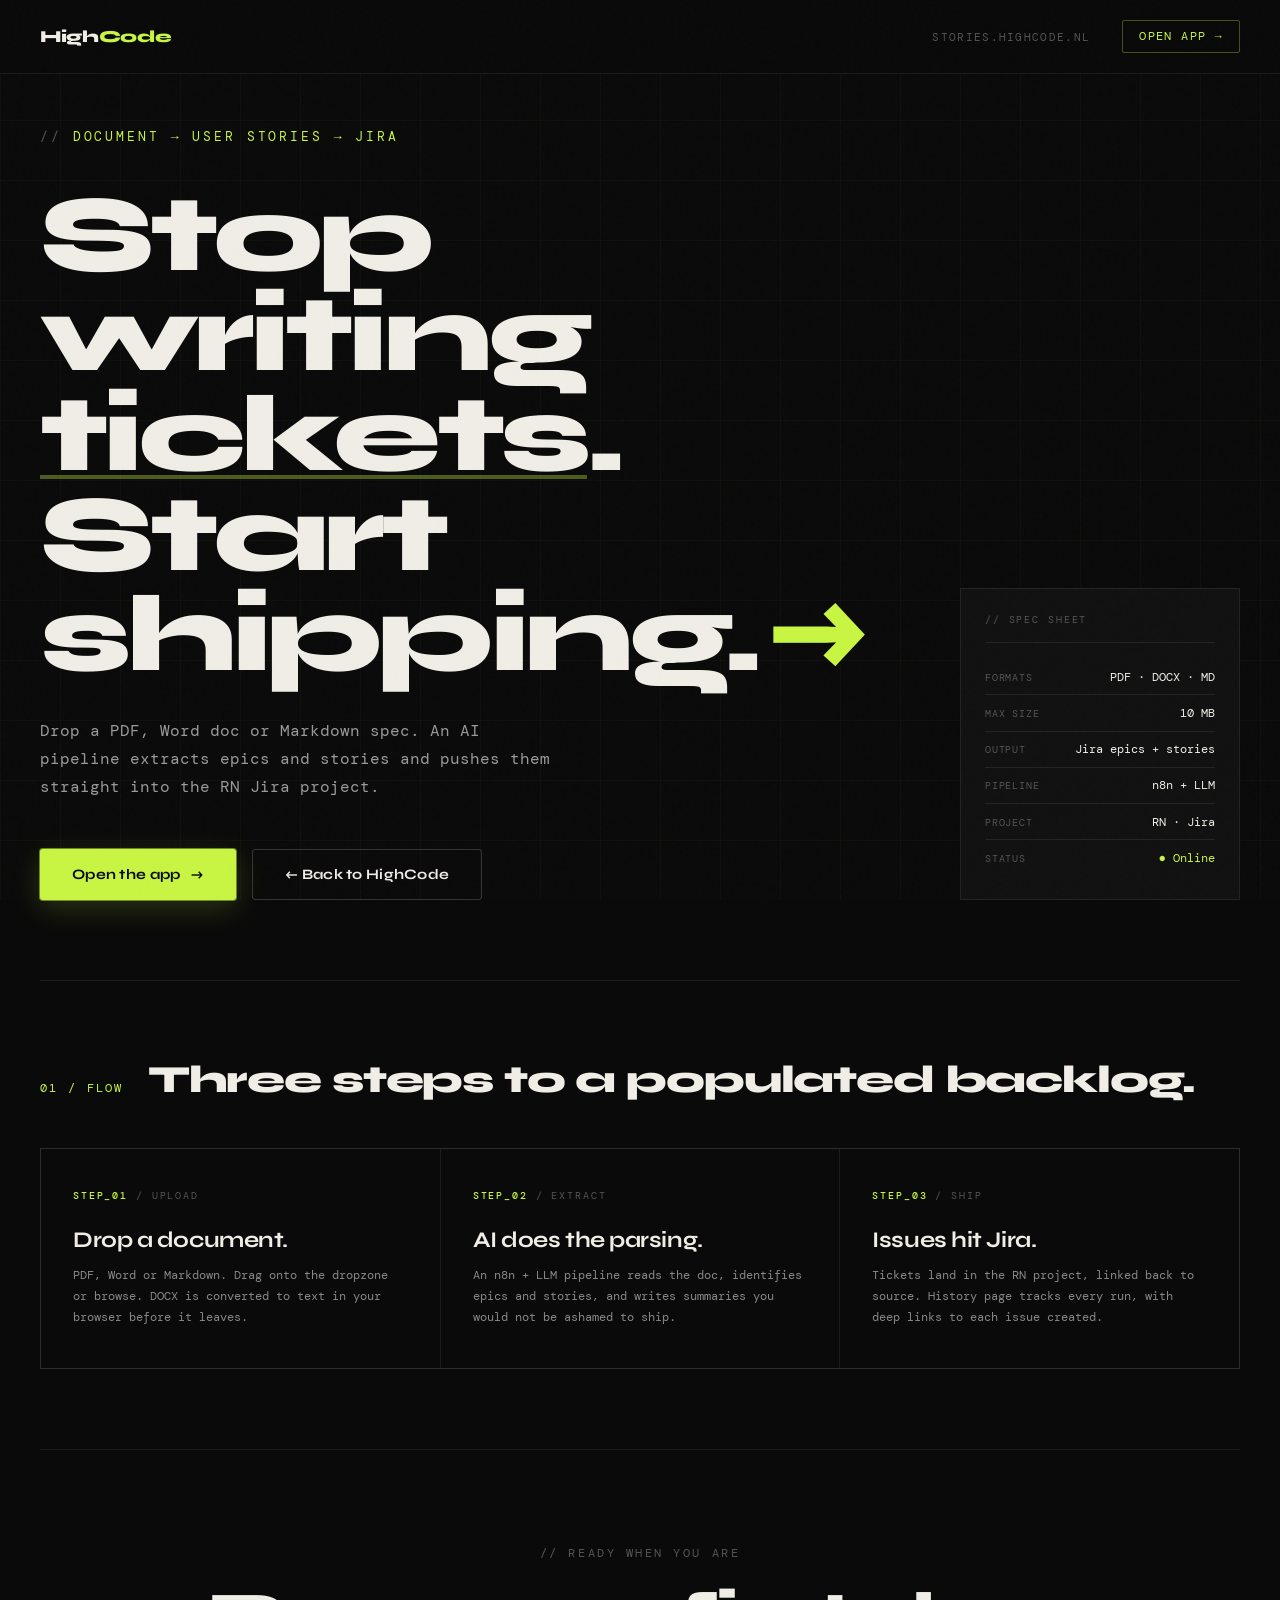
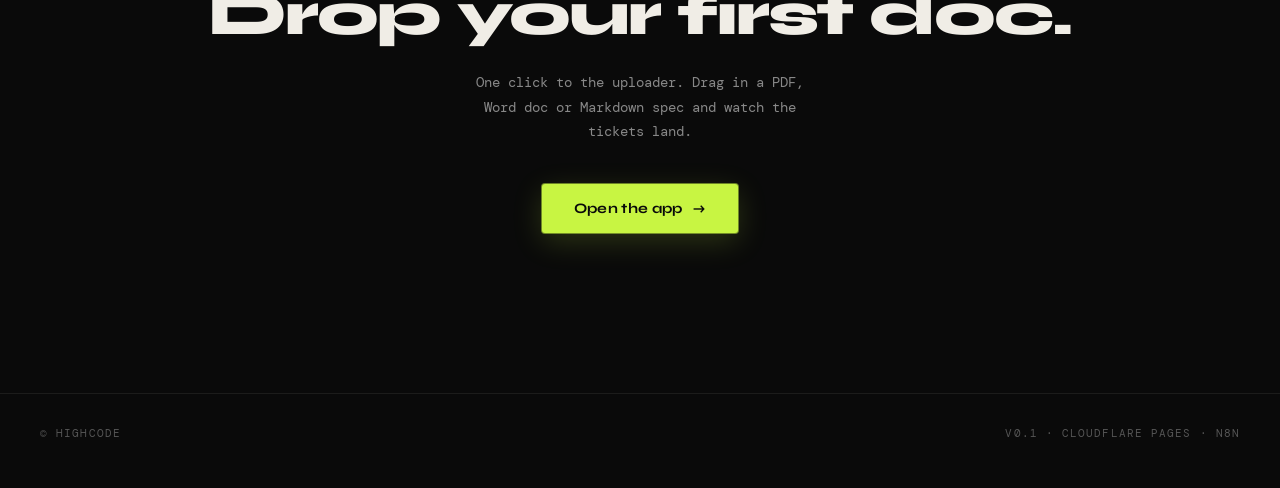
==== highcode-stories/index.html @ 97062d58 "May 21, 2026, 3:23 PM" ====
<!DOCTYPE html>
<html lang="en">
<head>
  <meta charset="UTF-8" />
  <meta name="viewport" content="width=device-width, initial-scale=1.0" />
  <meta name="description" content="Stories — turn documents into Jira user stories. A HighCode tool." />
  <title>Stories · HighCode</title>

  <link rel="preconnect" href="https://fonts.googleapis.com" />
  <link rel="preconnect" href="https://fonts.gstatic.com" crossorigin />
  <link href="https://fonts.googleapis.com/css2?family=Syne:wght@400;700;800&family=DM+Mono:ital,wght@0,400;0,500;1,400&display=swap" rel="stylesheet" />

  <style>
    *, *::before, *::after { box-sizing: border-box; margin: 0; padding: 0; }

    :root {
      --bg: #0a0a0a;
      --fg: #f0ede6;
      --accent: #c8f542;
      --muted: #555;
      --line: rgba(240, 237, 230, 0.08);
      --line-strong: rgba(240, 237, 230, 0.18);
      --card: #111111;
    }

    html, body {
      background: var(--bg);
      color: var(--fg);
      font-family: 'Syne', sans-serif;
      overflow-x: hidden;
      min-height: 100%;
    }

    /* Noise overlay */
    body::before {
      content: '';
      position: fixed;
      inset: 0;
      background-image: url("data:image/svg+xml,%3Csvg viewBox='0 0 256 256' xmlns='http://www.w3.org/2000/svg'%3E%3Cfilter id='noise'%3E%3CfeTurbulence type='fractalNoise' baseFrequency='0.9' numOctaves='4' stitchTiles='stitch'/%3E%3C/filter%3E%3Crect width='100%25' height='100%25' filter='url(%23noise)' opacity='0.04'/%3E%3C/svg%3E");
      pointer-events: none;
      z-index: 999;
      opacity: 0.4;
    }

    /* Grid background */
    body::after {
      content: '';
      position: fixed;
      inset: 0;
      background-image:
        linear-gradient(rgba(200, 245, 66, 0.03) 1px, transparent 1px),
        linear-gradient(90deg, rgba(200, 245, 66, 0.03) 1px, transparent 1px);
      background-size: 60px 60px;
      pointer-events: none;
      z-index: 0;
    }

    /* Navigation */
    nav {
      position: fixed;
      top: 0;
      left: 0;
      right: 0;
      z-index: 100;
      display: flex;
      align-items: center;
      justify-content: space-between;
      padding: 1.25rem 2.5rem;
      border-bottom: 1px solid var(--line);
      background: rgba(10, 10, 10, 0.85);
      backdrop-filter: blur(12px);
    }

    .logo {
      font-size: 1.05rem;
      font-weight: 800;
      letter-spacing: -0.02em;
      text-decoration: none;
      color: var(--fg);
    }
    .logo span { color: var(--accent); }

    .nav-right {
      display: flex;
      align-items: center;
      gap: 2rem;
    }

    .nav-tag {
      font-family: 'DM Mono', monospace;
      font-size: 0.68rem;
      color: var(--muted);
      letter-spacing: 0.12em;
      text-transform: uppercase;
    }

    .nav-cta {
      font-family: 'DM Mono', monospace;
      font-size: 0.72rem;
      letter-spacing: 0.12em;
      text-transform: uppercase;
      color: var(--accent);
      text-decoration: none;
      padding: 0.5rem 1rem;
      border: 1px solid rgba(200, 245, 66, 0.3);
      border-radius: 2px;
      transition: background 0.2s cubic-bezier(0.34, 1.56, 0.64, 1), border-color 0.2s ease;
    }
    .nav-cta:hover {
      background: rgba(200, 245, 66, 0.08);
      border-color: var(--accent);
    }
    .nav-cta:focus-visible {
      outline: 2px solid var(--accent);
      outline-offset: 2px;
    }

    /* Main */
    main {
      position: relative;
      z-index: 1;
      max-width: 1280px;
      margin: 0 auto;
      padding: 8rem 2.5rem 6rem;
    }

    /* Hero: asymmetric two-column */
    .hero {
      display: grid;
      grid-template-columns: minmax(0, 1fr) 280px;
      gap: 4rem;
      align-items: end;
      padding-bottom: 5rem;
      border-bottom: 1px solid var(--line);
    }

    .hero-main { min-width: 0; }

    .eyebrow {
      font-family: 'DM Mono', monospace;
      font-size: 0.82rem;
      letter-spacing: 0.22em;
      text-transform: uppercase;
      color: var(--accent);
      margin-bottom: 2.5rem;
      opacity: 0;
      animation: fadeUp 0.7s cubic-bezier(0.16, 1, 0.3, 1) forwards 0.1s;
    }

    .eyebrow::before {
      content: '// ';
      color: var(--muted);
    }

    h1 {
      font-size: clamp(3rem, 8.5vw, 7.5rem);
      font-weight: 800;
      line-height: 0.92;
      letter-spacing: -0.045em;
      margin-bottom: 2rem;
      opacity: 0;
      animation: fadeUp 0.7s cubic-bezier(0.16, 1, 0.3, 1) forwards 0.2s;
    }

    h1 .arrow {
      color: var(--accent);
      font-style: normal;
      display: inline-block;
      white-space: nowrap;
      transform: translateY(-0.05em);
      margin-left: 0.1em;
    }

    h1 .underline {
      position: relative;
      display: inline-block;
    }
    h1 .underline::after {
      content: '';
      position: absolute;
      bottom: 6px;
      left: 0;
      right: 0;
      height: 4px;
      background: var(--accent);
      opacity: 0.35;
    }

    .lede {
      font-family: 'DM Mono', monospace;
      font-size: 1rem;
      color: #999;
      max-width: 52ch;
      line-height: 1.75;
      margin-bottom: 3rem;
      opacity: 0;
      animation: fadeUp 0.7s cubic-bezier(0.16, 1, 0.3, 1) forwards 0.35s;
    }

    .cta-group {
      display: flex;
      gap: 1rem;
      flex-wrap: wrap;
      opacity: 0;
      animation: fadeUp 0.7s cubic-bezier(0.16, 1, 0.3, 1) forwards 0.5s;
    }

    .btn {
      display: inline-flex;
      align-items: center;
      gap: 0.65rem;
      padding: 1rem 2rem;
      font-family: 'Syne', sans-serif;
      font-size: 0.9rem;
      font-weight: 700;
      letter-spacing: 0.02em;
      border-radius: 3px;
      cursor: pointer;
      text-decoration: none;
      border: none;
      transition: transform 0.2s cubic-bezier(0.34, 1.56, 0.64, 1), box-shadow 0.2s ease;
    }

    .btn:hover { transform: translateY(-2px); }
    .btn:focus-visible { outline: 2px solid var(--accent); outline-offset: 3px; }
    .btn:active { transform: translateY(0); }

    .btn-primary {
      background: var(--accent);
      color: #0a0a0a;
      box-shadow: 0 8px 30px rgba(200, 245, 66, 0.18), 0 0 0 1px rgba(200, 245, 66, 0.5);
    }
    .btn-primary:hover {
      box-shadow: 0 14px 40px rgba(200, 245, 66, 0.3), 0 0 0 1px rgba(200, 245, 66, 0.7);
    }

    .btn-secondary {
      background: transparent;
      color: var(--fg);
      border: 1px solid var(--line-strong);
    }
    .btn-secondary:hover {
      border-color: var(--fg);
    }

    /* Spec sheet sidebar */
    .spec-sheet {
      border: 1px solid var(--line);
      padding: 1.5rem;
      background: var(--card);
      opacity: 0;
      animation: fadeUp 0.7s cubic-bezier(0.16, 1, 0.3, 1) forwards 0.6s;
    }

    .spec-sheet-title {
      font-family: 'DM Mono', monospace;
      font-size: 0.65rem;
      letter-spacing: 0.18em;
      text-transform: uppercase;
      color: var(--muted);
      padding-bottom: 1rem;
      border-bottom: 1px solid var(--line);
      margin-bottom: 1rem;
    }

    .spec-row {
      display: flex;
      justify-content: space-between;
      align-items: baseline;
      padding: 0.6rem 0;
      font-family: 'DM Mono', monospace;
      font-size: 0.78rem;
      border-bottom: 1px solid var(--line);
    }
    .spec-row:last-child { border-bottom: none; }

    .spec-key { color: var(--muted); letter-spacing: 0.08em; text-transform: uppercase; font-size: 0.65rem; }
    .spec-val { color: var(--fg); }
    .spec-val.accent { color: var(--accent); }

    /* Section: How it works */
    .section {
      padding: 5rem 0;
      border-bottom: 1px solid var(--line);
    }

    .section-header {
      display: flex;
      align-items: baseline;
      gap: 1.5rem;
      margin-bottom: 3rem;
    }

    .section-number {
      font-family: 'DM Mono', monospace;
      font-size: 0.72rem;
      letter-spacing: 0.2em;
      color: var(--accent);
    }

    .section-title {
      font-size: clamp(1.8rem, 3vw, 2.5rem);
      font-weight: 800;
      letter-spacing: -0.03em;
      line-height: 1;
    }

    .steps {
      display: grid;
      grid-template-columns: repeat(3, 1fr);
      gap: 1px;
      border: 1px solid var(--line);
      background: var(--line);
    }

    .step {
      background: var(--bg);
      padding: 2.5rem 2rem;
      position: relative;
      transition: background 0.3s ease;
    }
    .step:hover { background: rgba(200, 245, 66, 0.02); }

    .step-num {
      font-family: 'DM Mono', monospace;
      font-size: 0.65rem;
      letter-spacing: 0.18em;
      color: var(--muted);
      margin-bottom: 1.5rem;
    }
    .step-num strong {
      color: var(--accent);
      font-weight: 500;
    }

    .step-title {
      font-size: 1.4rem;
      font-weight: 700;
      letter-spacing: -0.02em;
      margin-bottom: 0.75rem;
    }

    .step-desc {
      font-family: 'DM Mono', monospace;
      font-size: 0.78rem;
      color: #888;
      line-height: 1.7;
    }

    /* Section: Final CTA */
    .final {
      padding: 6rem 0 4rem;
      text-align: center;
    }

    .final-eyebrow {
      font-family: 'DM Mono', monospace;
      font-size: 0.72rem;
      letter-spacing: 0.22em;
      text-transform: uppercase;
      color: var(--muted);
      margin-bottom: 1.5rem;
    }
    .final-eyebrow::before { content: '// '; }

    .final h2 {
      font-size: clamp(2.2rem, 5vw, 3.8rem);
      font-weight: 800;
      letter-spacing: -0.035em;
      line-height: 1;
      margin-bottom: 1.5rem;
      max-width: 22ch;
      margin-left: auto;
      margin-right: auto;
    }

    .final p {
      font-family: 'DM Mono', monospace;
      font-size: 0.9rem;
      color: #888;
      line-height: 1.7;
      margin-bottom: 2.5rem;
      max-width: 44ch;
      margin-left: auto;
      margin-right: auto;
    }

    /* Footer */
    footer {
      position: relative;
      z-index: 1;
      max-width: 1280px;
      margin: 0 auto;
      padding: 2rem 2.5rem 3rem;
      border-top: 1px solid var(--line);
      display: flex;
      justify-content: space-between;
      align-items: center;
      font-family: 'DM Mono', monospace;
      font-size: 0.68rem;
      letter-spacing: 0.1em;
      color: var(--muted);
      text-transform: uppercase;
    }

    footer a {
      color: var(--muted);
      text-decoration: none;
      transition: color 0.15s ease;
    }
    footer a:hover { color: var(--accent); }
    footer a:focus-visible { outline: 1px solid var(--accent); outline-offset: 2px; }

    @keyframes fadeUp {
      from { opacity: 0; transform: translateY(24px); }
      to   { opacity: 1; transform: translateY(0); }
    }

    /* Responsive */
    @media (max-width: 900px) {
      nav { padding: 1rem 1.5rem; }
      .nav-tag { display: none; }
      main { padding: 6rem 1.5rem 4rem; }
      .hero {
        grid-template-columns: 1fr;
        gap: 2.5rem;
        padding-bottom: 3rem;
      }
      .spec-sheet { max-width: 360px; }
      .steps { grid-template-columns: 1fr; }
      footer {
        padding: 1.5rem;
        flex-direction: column;
        gap: 1rem;
        text-align: center;
      }
    }
  </style>
</head>
<body>

  <nav>
    <a href="https://highcode.nl" class="logo">High<span>Code</span></a>
    <div class="nav-right">
      <div class="nav-tag">stories.highcode.nl</div>
      <a href="/app" class="nav-cta">Open app →</a>
    </div>
  </nav>

  <main>

    <!-- HERO -->
    <section class="hero">
      <div class="hero-main">
        <div class="eyebrow">Document → User stories → Jira</div>
        <h1>
          Stop writing<br />
          <span class="underline">tickets</span>.<br />
          Start shipping.<span class="arrow" aria-hidden="true"> →</span>
        </h1>
        <p class="lede">
          Drop a PDF, Word doc or Markdown spec. An AI pipeline extracts
          epics and stories and pushes them straight into the RN Jira
          project.
        </p>
        <div class="cta-group">
          <a href="/app" class="btn btn-primary">
            Open the app <span aria-hidden="true">→</span>
          </a>
          <a href="https://highcode.nl" class="btn btn-secondary">
            ← Back to HighCode
          </a>
        </div>
      </div>

      <aside class="spec-sheet" aria-label="Specifications">
        <div class="spec-sheet-title">// Spec sheet</div>
        <div class="spec-row">
          <span class="spec-key">Formats</span>
          <span class="spec-val">PDF · DOCX · MD</span>
        </div>
        <div class="spec-row">
          <span class="spec-key">Max size</span>
          <span class="spec-val">10 MB</span>
        </div>
        <div class="spec-row">
          <span class="spec-key">Output</span>
          <span class="spec-val">Jira epics + stories</span>
        </div>
        <div class="spec-row">
          <span class="spec-key">Pipeline</span>
          <span class="spec-val">n8n + LLM</span>
        </div>
        <div class="spec-row">
          <span class="spec-key">Project</span>
          <span class="spec-val">RN · Jira</span>
        </div>
        <div class="spec-row">
          <span class="spec-key">Status</span>
          <span class="spec-val accent">● Online</span>
        </div>
      </aside>
    </section>

    <!-- HOW IT WORKS -->
    <section class="section">
      <div class="section-header">
        <span class="section-number">01 / FLOW</span>
        <h2 class="section-title">Three steps to a populated backlog.</h2>
      </div>

      <div class="steps">
        <article class="step">
          <div class="step-num"><strong>STEP_01</strong> / UPLOAD</div>
          <h3 class="step-title">Drop a document.</h3>
          <p class="step-desc">
            PDF, Word or Markdown. Drag onto the dropzone or browse.
            DOCX is converted to text in your browser before it leaves.
          </p>
        </article>

        <article class="step">
          <div class="step-num"><strong>STEP_02</strong> / EXTRACT</div>
          <h3 class="step-title">AI does the parsing.</h3>
          <p class="step-desc">
            An n8n + LLM pipeline reads the doc, identifies epics
            and stories, and writes summaries you would not be
            ashamed to ship.
          </p>
        </article>

        <article class="step">
          <div class="step-num"><strong>STEP_03</strong> / SHIP</div>
          <h3 class="step-title">Issues hit Jira.</h3>
          <p class="step-desc">
            Tickets land in the RN project, linked back to source.
            History page tracks every run, with deep links to each
            issue created.
          </p>
        </article>
      </div>
    </section>

    <!-- FINAL CTA -->
    <section class="final">
      <div class="final-eyebrow">Ready when you are</div>
      <h2>Drop your first doc.</h2>
      <p>
        One click to the uploader. Drag in a PDF, Word doc or
        Markdown spec and watch the tickets land.
      </p>
      <a href="/app" class="btn btn-primary">
        Open the app <span aria-hidden="true">→</span>
      </a>
    </section>

  </main>

  <footer>
    <div>© <a href="https://highcode.nl">HighCode</a></div>
    <div>v0.1 · Cloudflare Pages · n8n</div>
  </footer>

</body>
</html>
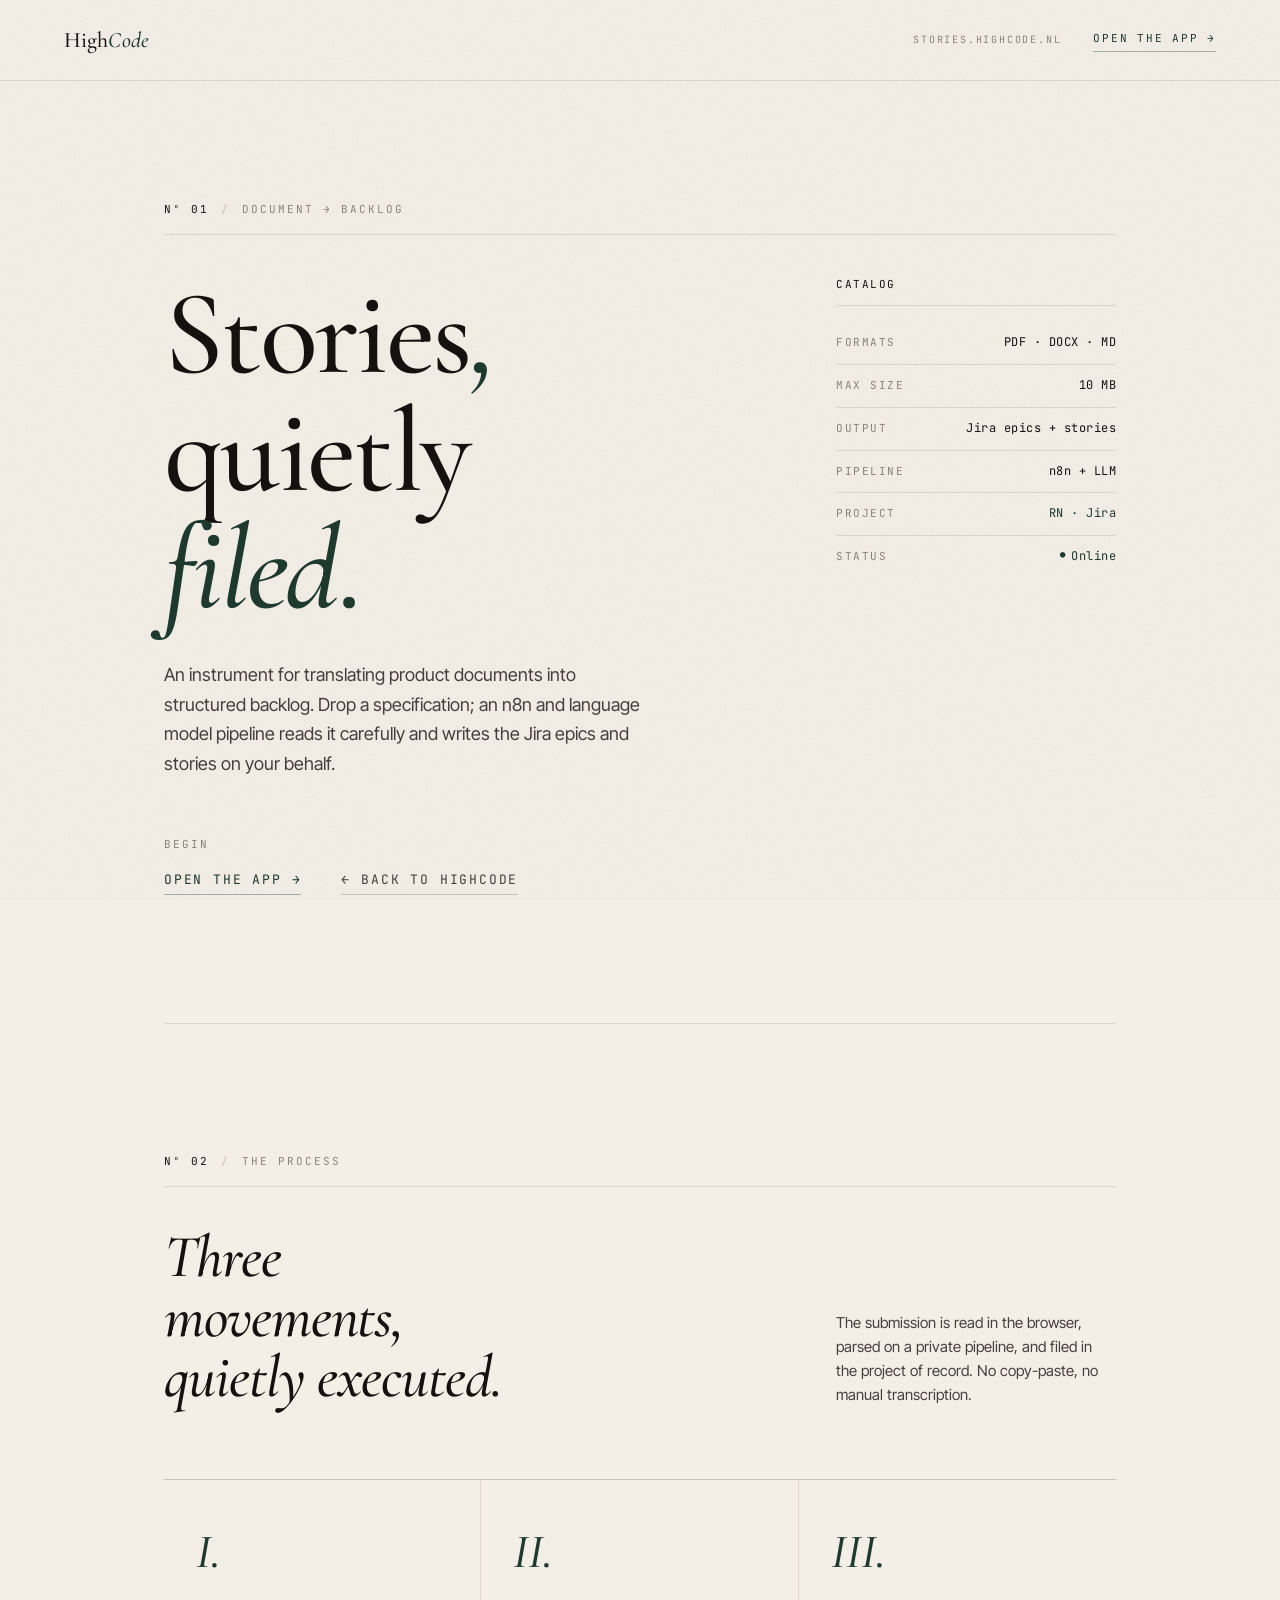
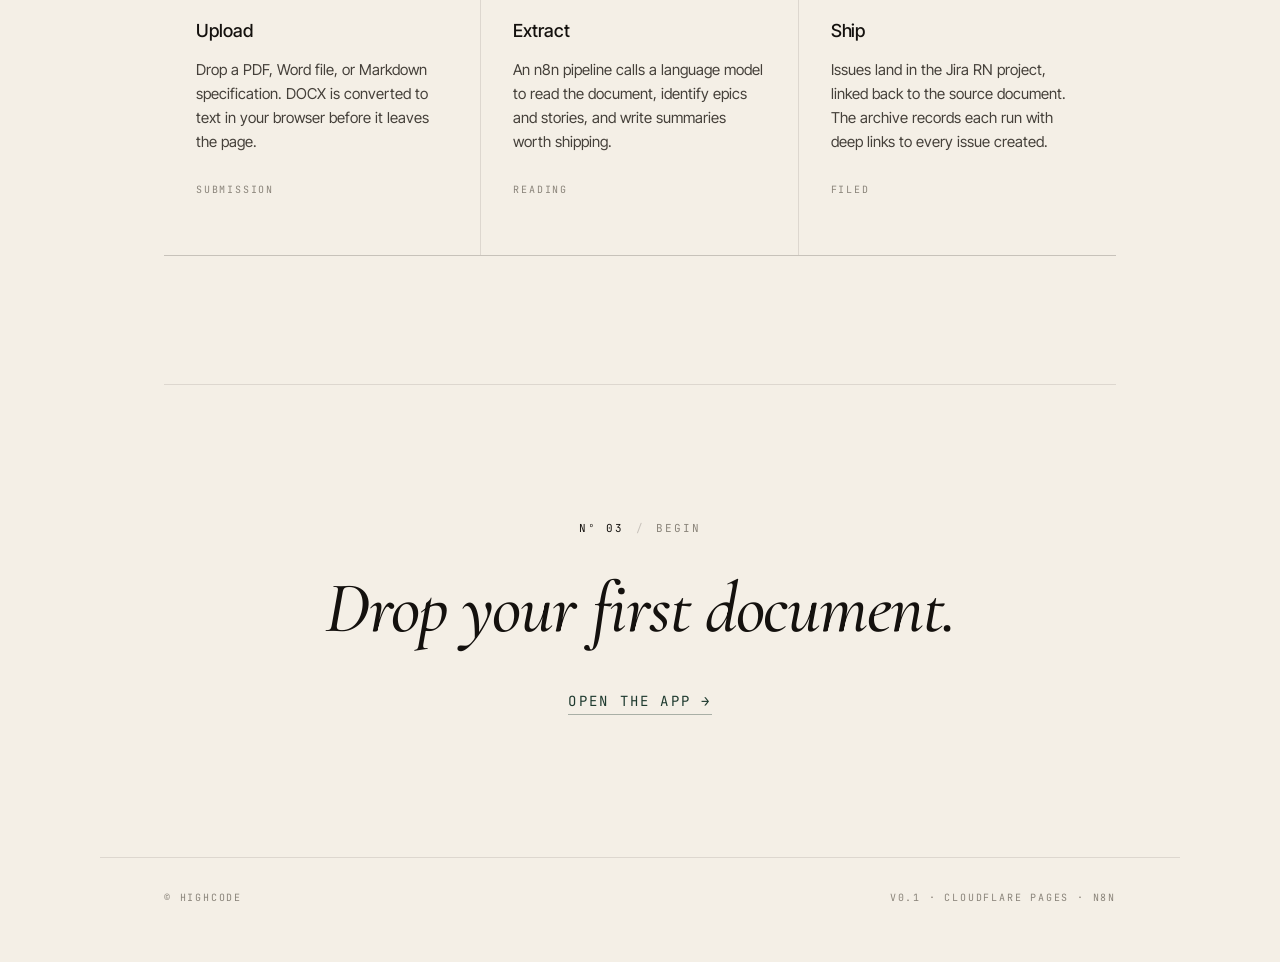
==== commit 14ce46a2: "May 21, 2026, 11:56 PM" ====
--- a/highcode-stories/index.html
+++ b/highcode-stories/index.html
@@ -3,435 +3,438 @@
 <head>
   <meta charset="UTF-8" />
   <meta name="viewport" content="width=device-width, initial-scale=1.0" />
-  <meta name="description" content="Stories — turn documents into Jira user stories. A HighCode tool." />
+  <meta name="description" content="Stories — an instrument for translating documents into structured backlog. A HighCode tool." />
   <title>Stories · HighCode</title>
 
   <link rel="preconnect" href="https://fonts.googleapis.com" />
   <link rel="preconnect" href="https://fonts.gstatic.com" crossorigin />
-  <link href="https://fonts.googleapis.com/css2?family=Syne:wght@400;700;800&family=DM+Mono:ital,wght@0,400;0,500;1,400&display=swap" rel="stylesheet" />
+  <link href="https://fonts.googleapis.com/css2?family=Cormorant+Garamond:ital,wght@0,400;0,500;0,600;0,700;1,400;1,500;1,600&family=Inter+Tight:wght@400;500&family=JetBrains+Mono:wght@400;500&display=swap" rel="stylesheet" />
 
   <style>
     *, *::before, *::after { box-sizing: border-box; margin: 0; padding: 0; }
 
     :root {
-      --bg: #0a0a0a;
-      --fg: #f0ede6;
-      --accent: #c8f542;
-      --muted: #555;
-      --line: rgba(240, 237, 230, 0.08);
-      --line-strong: rgba(240, 237, 230, 0.18);
-      --card: #111111;
+      --paper:       #F4EFE6;
+      --paper-deep:  #ECE5D6;
+      --paper-soft:  #F8F4EB;
+      --ink:         #14110E;
+      --ink-soft:    #45403A;
+      --mute:        #8A847A;
+      --rule:        rgba(20, 17, 14, 0.10);
+      --rule-strong: rgba(20, 17, 14, 0.20);
+      --accent:      #1E3A2F;
+      --accent-soft: rgba(30, 58, 47, 0.08);
+      --accent-hair: rgba(30, 58, 47, 0.35);
+
+      --max-w: 1080px;
+      --gutter: 64px;
+      --ease: cubic-bezier(0.2, 0.6, 0.2, 1);
     }
 
     html, body {
-      background: var(--bg);
-      color: var(--fg);
-      font-family: 'Syne', sans-serif;
+      background: var(--paper);
+      color: var(--ink);
+      font-family: 'Inter Tight', 'Helvetica Neue', sans-serif;
+      font-weight: 400;
+      line-height: 1.65;
       overflow-x: hidden;
       min-height: 100%;
-    }
-
-    /* Noise overlay */
+      -webkit-font-smoothing: antialiased;
+      -moz-osx-font-smoothing: grayscale;
+    }
+
+    /* Paper grain */
     body::before {
       content: '';
       position: fixed;
       inset: 0;
-      background-image: url("data:image/svg+xml,%3Csvg viewBox='0 0 256 256' xmlns='http://www.w3.org/2000/svg'%3E%3Cfilter id='noise'%3E%3CfeTurbulence type='fractalNoise' baseFrequency='0.9' numOctaves='4' stitchTiles='stitch'/%3E%3C/filter%3E%3Crect width='100%25' height='100%25' filter='url(%23noise)' opacity='0.04'/%3E%3C/svg%3E");
+      background-image: url("data:image/svg+xml,%3Csvg xmlns='http://www.w3.org/2000/svg' viewBox='0 0 400 400'%3E%3Cfilter id='n'%3E%3CfeTurbulence type='fractalNoise' baseFrequency='0.85' numOctaves='2' stitchTiles='stitch'/%3E%3CfeColorMatrix values='0 0 0 0 0  0 0 0 0 0  0 0 0 0 0  0 0 0 0.6 0'/%3E%3C/filter%3E%3Crect width='100%25' height='100%25' filter='url(%23n)'/%3E%3C/svg%3E");
+      opacity: 0.035;
+      mix-blend-mode: multiply;
       pointer-events: none;
       z-index: 999;
-      opacity: 0.4;
-    }
-
-    /* Grid background */
-    body::after {
-      content: '';
-      position: fixed;
-      inset: 0;
-      background-image:
-        linear-gradient(rgba(200, 245, 66, 0.03) 1px, transparent 1px),
-        linear-gradient(90deg, rgba(200, 245, 66, 0.03) 1px, transparent 1px);
-      background-size: 60px 60px;
-      pointer-events: none;
-      z-index: 0;
-    }
-
-    /* Navigation */
+    }
+
+    a { color: var(--accent); text-decoration: none; }
+
+    /* ---------- Navigation ---------- */
     nav {
       position: fixed;
-      top: 0;
-      left: 0;
-      right: 0;
+      top: 0; left: 0; right: 0;
       z-index: 100;
       display: flex;
       align-items: center;
       justify-content: space-between;
-      padding: 1.25rem 2.5rem;
-      border-bottom: 1px solid var(--line);
-      background: rgba(10, 10, 10, 0.85);
-      backdrop-filter: blur(12px);
+      padding: 22px var(--gutter);
+      background: rgba(244, 239, 230, 0.92);
+      backdrop-filter: saturate(140%) blur(6px);
+      border-bottom: 1px solid var(--rule);
     }
 
     .logo {
-      font-size: 1.05rem;
-      font-weight: 800;
-      letter-spacing: -0.02em;
-      text-decoration: none;
-      color: var(--fg);
-    }
-    .logo span { color: var(--accent); }
+      font-family: 'Cormorant Garamond', serif;
+      font-size: 1.375rem;
+      font-weight: 500;
+      letter-spacing: 0.005em;
+      color: var(--ink);
+    }
+    .logo span { font-style: italic; color: var(--accent); }
 
     .nav-right {
       display: flex;
       align-items: center;
-      gap: 2rem;
+      gap: 32px;
     }
 
     .nav-tag {
-      font-family: 'DM Mono', monospace;
-      font-size: 0.68rem;
-      color: var(--muted);
-      letter-spacing: 0.12em;
-      text-transform: uppercase;
+      font-family: 'JetBrains Mono', monospace;
+      font-size: 0.625rem;
+      letter-spacing: 0.18em;
+      text-transform: uppercase;
+      color: var(--mute);
     }
 
     .nav-cta {
-      font-family: 'DM Mono', monospace;
-      font-size: 0.72rem;
-      letter-spacing: 0.12em;
-      text-transform: uppercase;
-      color: var(--accent);
-      text-decoration: none;
-      padding: 0.5rem 1rem;
-      border: 1px solid rgba(200, 245, 66, 0.3);
-      border-radius: 2px;
-      transition: background 0.2s cubic-bezier(0.34, 1.56, 0.64, 1), border-color 0.2s ease;
-    }
-    .nav-cta:hover {
-      background: rgba(200, 245, 66, 0.08);
-      border-color: var(--accent);
-    }
+      font-family: 'JetBrains Mono', monospace;
+      font-size: 0.6875rem;
+      letter-spacing: 0.16em;
+      text-transform: uppercase;
+      color: var(--accent);
+      padding-bottom: 4px;
+      border-bottom: 1px solid var(--accent-hair);
+      transition: color 200ms var(--ease), border-color 200ms var(--ease);
+    }
+    .nav-cta:hover { color: var(--ink); border-bottom-color: var(--ink); }
     .nav-cta:focus-visible {
-      outline: 2px solid var(--accent);
-      outline-offset: 2px;
-    }
-
-    /* Main */
+      outline: none;
+      color: var(--accent);
+      border-bottom-color: var(--accent);
+      box-shadow: 0 1px 0 0 var(--accent);
+    }
+
+    /* ---------- Main canvas ---------- */
     main {
       position: relative;
       z-index: 1;
-      max-width: 1280px;
+      max-width: var(--max-w);
       margin: 0 auto;
-      padding: 8rem 2.5rem 6rem;
-    }
-
-    /* Hero: asymmetric two-column */
+      padding: 200px var(--gutter) 96px;
+      opacity: 0;
+      animation: gentleIn 900ms var(--ease) forwards 80ms;
+    }
+    @keyframes gentleIn { to { opacity: 1; } }
+
+    .section + .section { margin-top: 128px; padding-top: 128px; border-top: 1px solid var(--rule); }
+
+    .catalog-mark {
+      font-family: 'JetBrains Mono', monospace;
+      font-size: 0.6875rem;
+      letter-spacing: 0.18em;
+      text-transform: uppercase;
+      color: var(--mute);
+      padding-bottom: 16px;
+      margin-bottom: 40px;
+      border-bottom: 1px solid var(--rule);
+    }
+    .catalog-mark .num { color: var(--ink); }
+    .catalog-mark .sep { margin: 0 12px; color: var(--rule-strong); }
+
+    /* ---------- Hero ---------- */
     .hero {
       display: grid;
       grid-template-columns: minmax(0, 1fr) 280px;
-      gap: 4rem;
-      align-items: end;
-      padding-bottom: 5rem;
-      border-bottom: 1px solid var(--line);
+      column-gap: 96px;
+      align-items: start;
     }
 
     .hero-main { min-width: 0; }
 
-    .eyebrow {
-      font-family: 'DM Mono', monospace;
-      font-size: 0.82rem;
-      letter-spacing: 0.22em;
-      text-transform: uppercase;
-      color: var(--accent);
-      margin-bottom: 2.5rem;
-      opacity: 0;
-      animation: fadeUp 0.7s cubic-bezier(0.16, 1, 0.3, 1) forwards 0.1s;
-    }
-
-    .eyebrow::before {
-      content: '// ';
-      color: var(--muted);
-    }
-
     h1 {
-      font-size: clamp(3rem, 8.5vw, 7.5rem);
-      font-weight: 800;
-      line-height: 0.92;
-      letter-spacing: -0.045em;
-      margin-bottom: 2rem;
-      opacity: 0;
-      animation: fadeUp 0.7s cubic-bezier(0.16, 1, 0.3, 1) forwards 0.2s;
-    }
-
-    h1 .arrow {
-      color: var(--accent);
-      font-style: normal;
-      display: inline-block;
-      white-space: nowrap;
-      transform: translateY(-0.05em);
-      margin-left: 0.1em;
-    }
-
-    h1 .underline {
-      position: relative;
-      display: inline-block;
-    }
-    h1 .underline::after {
-      content: '';
-      position: absolute;
-      bottom: 6px;
-      left: 0;
-      right: 0;
-      height: 4px;
-      background: var(--accent);
-      opacity: 0.35;
-    }
-
-    .lede {
-      font-family: 'DM Mono', monospace;
-      font-size: 1rem;
-      color: #999;
-      max-width: 52ch;
-      line-height: 1.75;
-      margin-bottom: 3rem;
-      opacity: 0;
-      animation: fadeUp 0.7s cubic-bezier(0.16, 1, 0.3, 1) forwards 0.35s;
-    }
-
-    .cta-group {
+      font-family: 'Cormorant Garamond', serif;
+      font-weight: 500;
+      font-size: clamp(3.5rem, 11vw, 7.5rem);
+      line-height: 0.98;
+      letter-spacing: -0.022em;
+      color: var(--ink);
+      margin-bottom: 32px;
+      max-width: 11ch;
+    }
+    h1 em {
+      font-style: italic;
+      font-weight: 500;
+      color: var(--accent);
+    }
+    h1 .period { color: var(--accent); }
+
+    .hero-lede {
+      font-family: 'Inter Tight', sans-serif;
+      font-size: 1.125rem;
+      line-height: 1.65;
+      color: var(--ink-soft);
+      max-width: 48ch;
+      margin-bottom: 56px;
+    }
+
+    .hero-meta {
+      font-family: 'JetBrains Mono', monospace;
+      font-size: 0.6875rem;
+      letter-spacing: 0.18em;
+      text-transform: uppercase;
+      color: var(--mute);
+      margin-bottom: 16px;
+    }
+
+    .hero-cta {
       display: flex;
-      gap: 1rem;
+      gap: 40px;
+      align-items: baseline;
       flex-wrap: wrap;
-      opacity: 0;
-      animation: fadeUp 0.7s cubic-bezier(0.16, 1, 0.3, 1) forwards 0.5s;
-    }
-
-    .btn {
-      display: inline-flex;
-      align-items: center;
-      gap: 0.65rem;
-      padding: 1rem 2rem;
-      font-family: 'Syne', sans-serif;
-      font-size: 0.9rem;
-      font-weight: 700;
-      letter-spacing: 0.02em;
-      border-radius: 3px;
-      cursor: pointer;
-      text-decoration: none;
-      border: none;
-      transition: transform 0.2s cubic-bezier(0.34, 1.56, 0.64, 1), box-shadow 0.2s ease;
-    }
-
-    .btn:hover { transform: translateY(-2px); }
-    .btn:focus-visible { outline: 2px solid var(--accent); outline-offset: 3px; }
-    .btn:active { transform: translateY(0); }
-
-    .btn-primary {
-      background: var(--accent);
-      color: #0a0a0a;
-      box-shadow: 0 8px 30px rgba(200, 245, 66, 0.18), 0 0 0 1px rgba(200, 245, 66, 0.5);
-    }
-    .btn-primary:hover {
-      box-shadow: 0 14px 40px rgba(200, 245, 66, 0.3), 0 0 0 1px rgba(200, 245, 66, 0.7);
-    }
-
-    .btn-secondary {
-      background: transparent;
-      color: var(--fg);
-      border: 1px solid var(--line-strong);
-    }
-    .btn-secondary:hover {
-      border-color: var(--fg);
-    }
-
-    /* Spec sheet sidebar */
-    .spec-sheet {
-      border: 1px solid var(--line);
-      padding: 1.5rem;
-      background: var(--card);
-      opacity: 0;
-      animation: fadeUp 0.7s cubic-bezier(0.16, 1, 0.3, 1) forwards 0.6s;
-    }
-
-    .spec-sheet-title {
-      font-family: 'DM Mono', monospace;
-      font-size: 0.65rem;
-      letter-spacing: 0.18em;
-      text-transform: uppercase;
-      color: var(--muted);
-      padding-bottom: 1rem;
-      border-bottom: 1px solid var(--line);
-      margin-bottom: 1rem;
-    }
-
-    .spec-row {
+      font-family: 'JetBrains Mono', monospace;
+      font-size: 0.8125rem;
+      letter-spacing: 0.14em;
+      text-transform: uppercase;
+    }
+
+    .text-link {
+      color: var(--accent);
+      padding-bottom: 4px;
+      border-bottom: 1px solid var(--accent-hair);
+      transition: color 200ms var(--ease), border-color 200ms var(--ease);
+    }
+    .text-link:hover { color: var(--ink); border-bottom-color: var(--ink); }
+    .text-link:focus-visible {
+      outline: none;
+      color: var(--accent);
+      border-bottom-color: var(--accent);
+      box-shadow: 0 1px 0 0 var(--accent);
+    }
+
+    .text-link.muted {
+      color: var(--ink-soft);
+      border-bottom-color: var(--rule-strong);
+    }
+    .text-link.muted:hover { color: var(--accent); border-bottom-color: var(--accent); }
+
+    /* ---------- Right rail "Catalog" ---------- */
+    .rail {
+      position: sticky;
+      top: 200px;
+      font-family: 'JetBrains Mono', monospace;
+      font-size: 0.6875rem;
+      letter-spacing: 0.14em;
+      text-transform: uppercase;
+      color: var(--mute);
+    }
+
+    .rail-title {
+      padding-bottom: 12px;
+      margin-bottom: 16px;
+      border-bottom: 1px solid var(--rule);
+      color: var(--ink);
+    }
+
+    .rail-row {
       display: flex;
       justify-content: space-between;
       align-items: baseline;
-      padding: 0.6rem 0;
-      font-family: 'DM Mono', monospace;
-      font-size: 0.78rem;
-      border-bottom: 1px solid var(--line);
-    }
-    .spec-row:last-child { border-bottom: none; }
-
-    .spec-key { color: var(--muted); letter-spacing: 0.08em; text-transform: uppercase; font-size: 0.65rem; }
-    .spec-val { color: var(--fg); }
-    .spec-val.accent { color: var(--accent); }
-
-    /* Section: How it works */
-    .section {
-      padding: 5rem 0;
-      border-bottom: 1px solid var(--line);
-    }
-
-    .section-header {
-      display: flex;
-      align-items: baseline;
-      gap: 1.5rem;
-      margin-bottom: 3rem;
-    }
-
-    .section-number {
-      font-family: 'DM Mono', monospace;
-      font-size: 0.72rem;
-      letter-spacing: 0.2em;
-      color: var(--accent);
-    }
-
-    .section-title {
-      font-size: clamp(1.8rem, 3vw, 2.5rem);
-      font-weight: 800;
-      letter-spacing: -0.03em;
-      line-height: 1;
-    }
-
-    .steps {
+      gap: 12px;
+      padding: 11px 0;
+      border-bottom: 1px solid var(--rule);
+    }
+    .rail-row:last-child { border-bottom: none; }
+    .rail-row .k { color: var(--mute); }
+    .rail-row .v {
+      color: var(--ink);
+      text-transform: none;
+      letter-spacing: 0.04em;
+      font-size: 0.75rem;
+      text-align: right;
+    }
+    .rail-row .v.accent { color: var(--accent); }
+    .rail-row .v.dot::before {
+      content: '●';
+      color: var(--accent);
+      margin-right: 6px;
+      font-size: 0.55rem;
+      vertical-align: 2px;
+    }
+
+    /* ---------- Section 2 — Three movements ---------- */
+    .process-header {
+      display: grid;
+      grid-template-columns: minmax(0, 1fr) 280px;
+      column-gap: 96px;
+      align-items: end;
+      margin-bottom: 72px;
+    }
+
+    .process-header h2 {
+      font-family: 'Cormorant Garamond', serif;
+      font-weight: 500;
+      font-style: italic;
+      font-size: clamp(2.25rem, 5vw, 3.75rem);
+      line-height: 1.0;
+      letter-spacing: -0.018em;
+      color: var(--ink);
+      max-width: 14ch;
+    }
+
+    .process-header .aside {
+      font-family: 'Inter Tight', sans-serif;
+      font-size: 0.9375rem;
+      line-height: 1.6;
+      color: var(--ink-soft);
+      text-transform: none;
+      letter-spacing: 0;
+    }
+
+    .plates {
       display: grid;
       grid-template-columns: repeat(3, 1fr);
-      gap: 1px;
-      border: 1px solid var(--line);
-      background: var(--line);
-    }
-
-    .step {
-      background: var(--bg);
-      padding: 2.5rem 2rem;
-      position: relative;
-      transition: background 0.3s ease;
-    }
-    .step:hover { background: rgba(200, 245, 66, 0.02); }
-
-    .step-num {
-      font-family: 'DM Mono', monospace;
-      font-size: 0.65rem;
+      border-top: 1px solid var(--rule-strong);
+      border-bottom: 1px solid var(--rule-strong);
+    }
+
+    .plate {
+      padding: 48px 32px 56px;
+      border-right: 1px solid var(--rule);
+      min-height: 320px;
+      display: flex;
+      flex-direction: column;
+    }
+    .plate:last-child { border-right: none; }
+
+    .plate-roman {
+      font-family: 'Cormorant Garamond', serif;
+      font-style: italic;
+      font-weight: 500;
+      font-size: 3rem;
+      line-height: 1;
+      color: var(--accent);
+      margin-bottom: 40px;
+    }
+
+    .plate-title {
+      font-family: 'Inter Tight', sans-serif;
+      font-weight: 500;
+      font-size: 1.125rem;
+      letter-spacing: -0.005em;
+      color: var(--ink);
+      margin-bottom: 12px;
+    }
+
+    .plate-body {
+      font-family: 'Inter Tight', sans-serif;
+      font-size: 0.9375rem;
+      line-height: 1.6;
+      color: var(--ink-soft);
+      margin-bottom: 28px;
+    }
+
+    .plate-meta {
+      margin-top: auto;
+      font-family: 'JetBrains Mono', monospace;
+      font-size: 0.625rem;
       letter-spacing: 0.18em;
-      color: var(--muted);
-      margin-bottom: 1.5rem;
-    }
-    .step-num strong {
-      color: var(--accent);
-      font-weight: 500;
-    }
-
-    .step-title {
-      font-size: 1.4rem;
-      font-weight: 700;
+      text-transform: uppercase;
+      color: var(--mute);
+    }
+
+    /* ---------- Section 3 — Begin ---------- */
+    .final {
+      text-align: center;
+      padding: 96px 0 48px;
+    }
+
+    .final h2 {
+      font-family: 'Cormorant Garamond', serif;
+      font-weight: 500;
+      font-style: italic;
+      font-size: clamp(2.75rem, 7vw, 4.5rem);
+      line-height: 1.05;
       letter-spacing: -0.02em;
-      margin-bottom: 0.75rem;
-    }
-
-    .step-desc {
-      font-family: 'DM Mono', monospace;
-      font-size: 0.78rem;
-      color: #888;
-      line-height: 1.7;
-    }
-
-    /* Section: Final CTA */
-    .final {
-      padding: 6rem 0 4rem;
-      text-align: center;
-    }
-
-    .final-eyebrow {
-      font-family: 'DM Mono', monospace;
-      font-size: 0.72rem;
-      letter-spacing: 0.22em;
-      text-transform: uppercase;
-      color: var(--muted);
-      margin-bottom: 1.5rem;
-    }
-    .final-eyebrow::before { content: '// '; }
-
-    .final h2 {
-      font-size: clamp(2.2rem, 5vw, 3.8rem);
-      font-weight: 800;
-      letter-spacing: -0.035em;
-      line-height: 1;
-      margin-bottom: 1.5rem;
+      color: var(--ink);
+      margin: 32px auto 40px;
       max-width: 22ch;
-      margin-left: auto;
-      margin-right: auto;
-    }
-
-    .final p {
-      font-family: 'DM Mono', monospace;
-      font-size: 0.9rem;
-      color: #888;
-      line-height: 1.7;
-      margin-bottom: 2.5rem;
-      max-width: 44ch;
-      margin-left: auto;
-      margin-right: auto;
-    }
-
-    /* Footer */
+    }
+
+    .final .text-link {
+      font-family: 'JetBrains Mono', monospace;
+      font-size: 0.875rem;
+      letter-spacing: 0.16em;
+      text-transform: uppercase;
+    }
+
+    /* ---------- Footer ---------- */
     footer {
       position: relative;
       z-index: 1;
-      max-width: 1280px;
+      max-width: var(--max-w);
       margin: 0 auto;
-      padding: 2rem 2.5rem 3rem;
-      border-top: 1px solid var(--line);
+      padding: 32px var(--gutter) 56px;
+      border-top: 1px solid var(--rule);
       display: flex;
       justify-content: space-between;
       align-items: center;
-      font-family: 'DM Mono', monospace;
-      font-size: 0.68rem;
-      letter-spacing: 0.1em;
-      color: var(--muted);
-      text-transform: uppercase;
+      font-family: 'JetBrains Mono', monospace;
+      font-size: 0.625rem;
+      letter-spacing: 0.18em;
+      text-transform: uppercase;
+      color: var(--mute);
     }
 
     footer a {
-      color: var(--muted);
-      text-decoration: none;
-      transition: color 0.15s ease;
-    }
-    footer a:hover { color: var(--accent); }
-    footer a:focus-visible { outline: 1px solid var(--accent); outline-offset: 2px; }
-
-    @keyframes fadeUp {
-      from { opacity: 0; transform: translateY(24px); }
-      to   { opacity: 1; transform: translateY(0); }
-    }
-
-    /* Responsive */
-    @media (max-width: 900px) {
-      nav { padding: 1rem 1.5rem; }
+      color: var(--mute);
+      border-bottom: 1px solid transparent;
+      transition: color 200ms var(--ease), border-color 200ms var(--ease);
+    }
+    footer a:hover { color: var(--accent); border-bottom-color: var(--accent-hair); }
+
+    /* ---------- Reduced motion ---------- */
+    @media (prefers-reduced-motion: reduce) {
+      *, *::before, *::after {
+        animation-duration: 0.001ms !important;
+        animation-iteration-count: 1 !important;
+        transition-duration: 0.001ms !important;
+      }
+      main { opacity: 1; }
+    }
+
+    /* ---------- Mobile ---------- */
+    @media (max-width: 860px) {
+      :root { --gutter: 24px; }
+      nav { padding: 16px 24px; }
       .nav-tag { display: none; }
-      main { padding: 6rem 1.5rem 4rem; }
-      .hero {
+
+      main { padding: 140px 24px 64px; }
+
+      .section + .section { margin-top: 80px; padding-top: 80px; }
+
+      .hero,
+      .process-header {
         grid-template-columns: 1fr;
-        gap: 2.5rem;
-        padding-bottom: 3rem;
+        row-gap: 48px;
       }
-      .spec-sheet { max-width: 360px; }
-      .steps { grid-template-columns: 1fr; }
+      .rail { position: static; }
+
+      h1 { font-size: clamp(3rem, 14vw, 4.5rem); max-width: none; }
+      .hero-lede { font-size: 1rem; }
+
+      .plates { grid-template-columns: 1fr; }
+      .plate {
+        border-right: none;
+        border-bottom: 1px solid var(--rule);
+        padding: 32px 0 40px;
+        min-height: 0;
+      }
+      .plate:last-child { border-bottom: none; }
+
+      .final { padding: 64px 0 24px; }
+
       footer {
-        padding: 1.5rem;
+        padding: 24px;
         flex-direction: column;
-        gap: 1rem;
+        gap: 12px;
         text-align: center;
       }
     }
@@ -442,116 +445,105 @@
   <nav>
     <a href="https://highcode.nl" class="logo">High<span>Code</span></a>
     <div class="nav-right">
-      <div class="nav-tag">stories.highcode.nl</div>
-      <a href="/app" class="nav-cta">Open app →</a>
+      <span class="nav-tag">stories.highcode.nl</span>
+      <a href="/highcode-frontend/highcode-stories/app/index.html" class="nav-cta">Open the app →</a>
     </div>
   </nav>
 
   <main>
 
-    <!-- HERO -->
-    <section class="hero">
-      <div class="hero-main">
-        <div class="eyebrow">Document → User stories → Jira</div>
-        <h1>
-          Stop writing<br />
-          <span class="underline">tickets</span>.<br />
-          Start shipping.<span class="arrow" aria-hidden="true"> →</span>
-        </h1>
-        <p class="lede">
-          Drop a PDF, Word doc or Markdown spec. An AI pipeline extracts
-          epics and stories and pushes them straight into the RN Jira
-          project.
+    <!-- Nº 01 — Hero -->
+    <section class="section hero-section">
+      <div class="catalog-mark">
+        <span class="num">Nº 01</span><span class="sep">/</span>Document → Backlog
+      </div>
+
+      <div class="hero">
+        <div class="hero-main">
+          <h1>Stories<em>,</em> quietly<br><em>filed</em><span class="period">.</span></h1>
+          <p class="hero-lede">
+            An instrument for translating product documents into
+            structured backlog. Drop a specification; an n8n and
+            language model pipeline reads it carefully and writes
+            the Jira epics and stories on your behalf.
+          </p>
+          <div class="hero-meta">Begin</div>
+          <div class="hero-cta">
+            <a href="/highcode-frontend/highcode-stories/app/index.html" class="text-link">Open the app →</a>
+            <a href="https://highcode.nl" class="text-link muted">← Back to HighCode</a>
+          </div>
+        </div>
+
+        <aside class="rail" aria-label="Catalog">
+          <div class="rail-title">Catalog</div>
+          <div class="rail-row"><span class="k">Formats</span><span class="v">PDF · DOCX · MD</span></div>
+          <div class="rail-row"><span class="k">Max size</span><span class="v">10 MB</span></div>
+          <div class="rail-row"><span class="k">Output</span><span class="v">Jira epics + stories</span></div>
+          <div class="rail-row"><span class="k">Pipeline</span><span class="v">n8n + LLM</span></div>
+          <div class="rail-row"><span class="k">Project</span><span class="v accent">RN · Jira</span></div>
+          <div class="rail-row"><span class="k">Status</span><span class="v dot accent">Online</span></div>
+        </aside>
+      </div>
+    </section>
+
+    <!-- Nº 02 — The process -->
+    <section class="section">
+      <div class="catalog-mark">
+        <span class="num">Nº 02</span><span class="sep">/</span>The process
+      </div>
+
+      <div class="process-header">
+        <h2>Three movements,<br>quietly executed.</h2>
+        <p class="aside">
+          The submission is read in the browser, parsed on a
+          private pipeline, and filed in the project of record.
+          No copy-paste, no manual transcription.
         </p>
-        <div class="cta-group">
-          <a href="/app" class="btn btn-primary">
-            Open the app <span aria-hidden="true">→</span>
-          </a>
-          <a href="https://highcode.nl" class="btn btn-secondary">
-            ← Back to HighCode
-          </a>
-        </div>
       </div>
 
-      <aside class="spec-sheet" aria-label="Specifications">
-        <div class="spec-sheet-title">// Spec sheet</div>
-        <div class="spec-row">
-          <span class="spec-key">Formats</span>
-          <span class="spec-val">PDF · DOCX · MD</span>
-        </div>
-        <div class="spec-row">
-          <span class="spec-key">Max size</span>
-          <span class="spec-val">10 MB</span>
-        </div>
-        <div class="spec-row">
-          <span class="spec-key">Output</span>
-          <span class="spec-val">Jira epics + stories</span>
-        </div>
-        <div class="spec-row">
-          <span class="spec-key">Pipeline</span>
-          <span class="spec-val">n8n + LLM</span>
-        </div>
-        <div class="spec-row">
-          <span class="spec-key">Project</span>
-          <span class="spec-val">RN · Jira</span>
-        </div>
-        <div class="spec-row">
-          <span class="spec-key">Status</span>
-          <span class="spec-val accent">● Online</span>
-        </div>
-      </aside>
-    </section>
-
-    <!-- HOW IT WORKS -->
-    <section class="section">
-      <div class="section-header">
-        <span class="section-number">01 / FLOW</span>
-        <h2 class="section-title">Three steps to a populated backlog.</h2>
-      </div>
-
-      <div class="steps">
-        <article class="step">
-          <div class="step-num"><strong>STEP_01</strong> / UPLOAD</div>
-          <h3 class="step-title">Drop a document.</h3>
-          <p class="step-desc">
-            PDF, Word or Markdown. Drag onto the dropzone or browse.
-            DOCX is converted to text in your browser before it leaves.
+      <div class="plates">
+        <article class="plate">
+          <div class="plate-roman">I.</div>
+          <h3 class="plate-title">Upload</h3>
+          <p class="plate-body">
+            Drop a PDF, Word file, or Markdown specification.
+            DOCX is converted to text in your browser before
+            it leaves the page.
           </p>
+          <div class="plate-meta">Submission</div>
         </article>
 
-        <article class="step">
-          <div class="step-num"><strong>STEP_02</strong> / EXTRACT</div>
-          <h3 class="step-title">AI does the parsing.</h3>
-          <p class="step-desc">
-            An n8n + LLM pipeline reads the doc, identifies epics
-            and stories, and writes summaries you would not be
-            ashamed to ship.
+        <article class="plate">
+          <div class="plate-roman">II.</div>
+          <h3 class="plate-title">Extract</h3>
+          <p class="plate-body">
+            An n8n pipeline calls a language model to read the
+            document, identify epics and stories, and write
+            summaries worth shipping.
           </p>
+          <div class="plate-meta">Reading</div>
         </article>
 
-        <article class="step">
-          <div class="step-num"><strong>STEP_03</strong> / SHIP</div>
-          <h3 class="step-title">Issues hit Jira.</h3>
-          <p class="step-desc">
-            Tickets land in the RN project, linked back to source.
-            History page tracks every run, with deep links to each
-            issue created.
+        <article class="plate">
+          <div class="plate-roman">III.</div>
+          <h3 class="plate-title">Ship</h3>
+          <p class="plate-body">
+            Issues land in the Jira RN project, linked back
+            to the source document. The archive records each
+            run with deep links to every issue created.
           </p>
+          <div class="plate-meta">Filed</div>
         </article>
       </div>
     </section>
 
-    <!-- FINAL CTA -->
-    <section class="final">
-      <div class="final-eyebrow">Ready when you are</div>
-      <h2>Drop your first doc.</h2>
-      <p>
-        One click to the uploader. Drag in a PDF, Word doc or
-        Markdown spec and watch the tickets land.
-      </p>
-      <a href="/app" class="btn btn-primary">
-        Open the app <span aria-hidden="true">→</span>
-      </a>
+    <!-- Nº 03 — Begin -->
+    <section class="section final">
+      <div class="catalog-mark" style="border-bottom: none; padding-bottom: 0; margin-bottom: 0; display: inline-block;">
+        <span class="num">Nº 03</span><span class="sep">/</span>Begin
+      </div>
+      <h2>Drop your first document.</h2>
+      <a href="/highcode-frontend/highcode-stories/app/index.html" class="text-link">Open the app →</a>
     </section>
 
   </main>
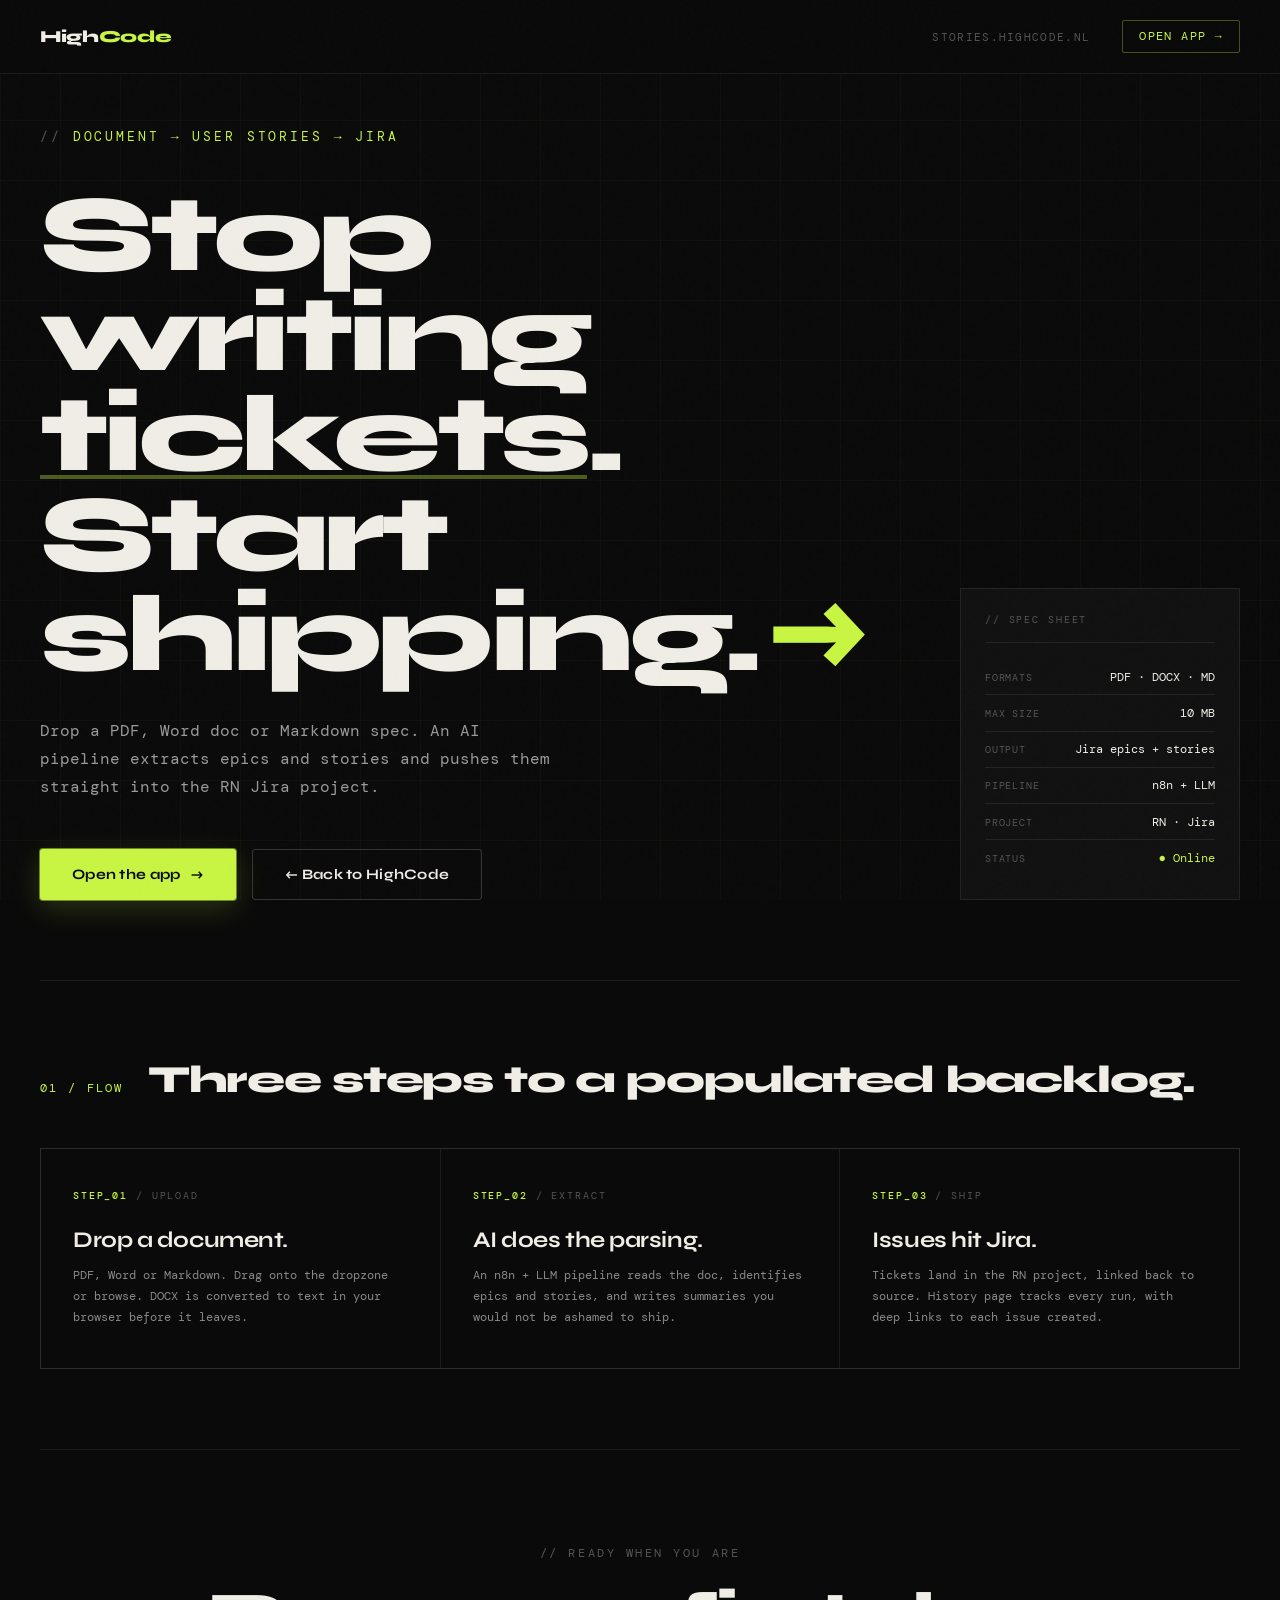
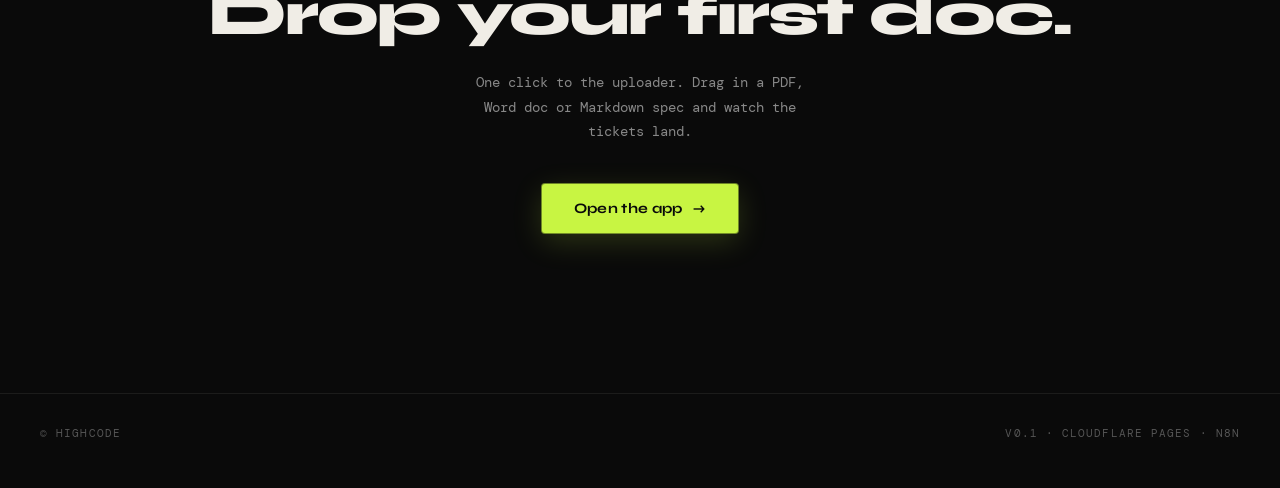
==== commit dfc92239: "May 22, 2026, 12:12 AM" ====
--- a/highcode-stories/index.html
+++ b/highcode-stories/index.html
@@ -3,438 +3,435 @@
 <head>
   <meta charset="UTF-8" />
   <meta name="viewport" content="width=device-width, initial-scale=1.0" />
-  <meta name="description" content="Stories — an instrument for translating documents into structured backlog. A HighCode tool." />
+  <meta name="description" content="Stories — turn documents into Jira user stories. A HighCode tool." />
   <title>Stories · HighCode</title>
 
   <link rel="preconnect" href="https://fonts.googleapis.com" />
   <link rel="preconnect" href="https://fonts.gstatic.com" crossorigin />
-  <link href="https://fonts.googleapis.com/css2?family=Cormorant+Garamond:ital,wght@0,400;0,500;0,600;0,700;1,400;1,500;1,600&family=Inter+Tight:wght@400;500&family=JetBrains+Mono:wght@400;500&display=swap" rel="stylesheet" />
+  <link href="https://fonts.googleapis.com/css2?family=Syne:wght@400;700;800&family=DM+Mono:ital,wght@0,400;0,500;1,400&display=swap" rel="stylesheet" />
 
   <style>
     *, *::before, *::after { box-sizing: border-box; margin: 0; padding: 0; }
 
     :root {
-      --paper:       #F4EFE6;
-      --paper-deep:  #ECE5D6;
-      --paper-soft:  #F8F4EB;
-      --ink:         #14110E;
-      --ink-soft:    #45403A;
-      --mute:        #8A847A;
-      --rule:        rgba(20, 17, 14, 0.10);
-      --rule-strong: rgba(20, 17, 14, 0.20);
-      --accent:      #1E3A2F;
-      --accent-soft: rgba(30, 58, 47, 0.08);
-      --accent-hair: rgba(30, 58, 47, 0.35);
-
-      --max-w: 1080px;
-      --gutter: 64px;
-      --ease: cubic-bezier(0.2, 0.6, 0.2, 1);
+      --bg: #0a0a0a;
+      --fg: #f0ede6;
+      --accent: #c8f542;
+      --muted: #555;
+      --line: rgba(240, 237, 230, 0.08);
+      --line-strong: rgba(240, 237, 230, 0.18);
+      --card: #111111;
     }
 
     html, body {
-      background: var(--paper);
-      color: var(--ink);
-      font-family: 'Inter Tight', 'Helvetica Neue', sans-serif;
-      font-weight: 400;
-      line-height: 1.65;
+      background: var(--bg);
+      color: var(--fg);
+      font-family: 'Syne', sans-serif;
       overflow-x: hidden;
       min-height: 100%;
-      -webkit-font-smoothing: antialiased;
-      -moz-osx-font-smoothing: grayscale;
-    }
-
-    /* Paper grain */
+    }
+
+    /* Noise overlay */
     body::before {
       content: '';
       position: fixed;
       inset: 0;
-      background-image: url("data:image/svg+xml,%3Csvg xmlns='http://www.w3.org/2000/svg' viewBox='0 0 400 400'%3E%3Cfilter id='n'%3E%3CfeTurbulence type='fractalNoise' baseFrequency='0.85' numOctaves='2' stitchTiles='stitch'/%3E%3CfeColorMatrix values='0 0 0 0 0  0 0 0 0 0  0 0 0 0 0  0 0 0 0.6 0'/%3E%3C/filter%3E%3Crect width='100%25' height='100%25' filter='url(%23n)'/%3E%3C/svg%3E");
-      opacity: 0.035;
-      mix-blend-mode: multiply;
+      background-image: url("data:image/svg+xml,%3Csvg viewBox='0 0 256 256' xmlns='http://www.w3.org/2000/svg'%3E%3Cfilter id='noise'%3E%3CfeTurbulence type='fractalNoise' baseFrequency='0.9' numOctaves='4' stitchTiles='stitch'/%3E%3C/filter%3E%3Crect width='100%25' height='100%25' filter='url(%23noise)' opacity='0.04'/%3E%3C/svg%3E");
       pointer-events: none;
       z-index: 999;
-    }
-
-    a { color: var(--accent); text-decoration: none; }
-
-    /* ---------- Navigation ---------- */
+      opacity: 0.4;
+    }
+
+    /* Grid background */
+    body::after {
+      content: '';
+      position: fixed;
+      inset: 0;
+      background-image:
+        linear-gradient(rgba(200, 245, 66, 0.03) 1px, transparent 1px),
+        linear-gradient(90deg, rgba(200, 245, 66, 0.03) 1px, transparent 1px);
+      background-size: 60px 60px;
+      pointer-events: none;
+      z-index: 0;
+    }
+
+    /* Navigation */
     nav {
       position: fixed;
-      top: 0; left: 0; right: 0;
+      top: 0;
+      left: 0;
+      right: 0;
       z-index: 100;
       display: flex;
       align-items: center;
       justify-content: space-between;
-      padding: 22px var(--gutter);
-      background: rgba(244, 239, 230, 0.92);
-      backdrop-filter: saturate(140%) blur(6px);
-      border-bottom: 1px solid var(--rule);
+      padding: 1.25rem 2.5rem;
+      border-bottom: 1px solid var(--line);
+      background: rgba(10, 10, 10, 0.85);
+      backdrop-filter: blur(12px);
     }
 
     .logo {
-      font-family: 'Cormorant Garamond', serif;
-      font-size: 1.375rem;
-      font-weight: 500;
-      letter-spacing: 0.005em;
-      color: var(--ink);
-    }
-    .logo span { font-style: italic; color: var(--accent); }
+      font-size: 1.05rem;
+      font-weight: 800;
+      letter-spacing: -0.02em;
+      text-decoration: none;
+      color: var(--fg);
+    }
+    .logo span { color: var(--accent); }
 
     .nav-right {
       display: flex;
       align-items: center;
-      gap: 32px;
+      gap: 2rem;
     }
 
     .nav-tag {
-      font-family: 'JetBrains Mono', monospace;
-      font-size: 0.625rem;
-      letter-spacing: 0.18em;
+      font-family: 'DM Mono', monospace;
+      font-size: 0.68rem;
+      color: var(--muted);
+      letter-spacing: 0.12em;
       text-transform: uppercase;
-      color: var(--mute);
     }
 
     .nav-cta {
-      font-family: 'JetBrains Mono', monospace;
-      font-size: 0.6875rem;
-      letter-spacing: 0.16em;
+      font-family: 'DM Mono', monospace;
+      font-size: 0.72rem;
+      letter-spacing: 0.12em;
       text-transform: uppercase;
       color: var(--accent);
-      padding-bottom: 4px;
-      border-bottom: 1px solid var(--accent-hair);
-      transition: color 200ms var(--ease), border-color 200ms var(--ease);
-    }
-    .nav-cta:hover { color: var(--ink); border-bottom-color: var(--ink); }
+      text-decoration: none;
+      padding: 0.5rem 1rem;
+      border: 1px solid rgba(200, 245, 66, 0.3);
+      border-radius: 2px;
+      transition: background 0.2s cubic-bezier(0.34, 1.56, 0.64, 1), border-color 0.2s ease;
+    }
+    .nav-cta:hover {
+      background: rgba(200, 245, 66, 0.08);
+      border-color: var(--accent);
+    }
     .nav-cta:focus-visible {
-      outline: none;
-      color: var(--accent);
-      border-bottom-color: var(--accent);
-      box-shadow: 0 1px 0 0 var(--accent);
-    }
-
-    /* ---------- Main canvas ---------- */
+      outline: 2px solid var(--accent);
+      outline-offset: 2px;
+    }
+
+    /* Main */
     main {
       position: relative;
       z-index: 1;
-      max-width: var(--max-w);
+      max-width: 1280px;
       margin: 0 auto;
-      padding: 200px var(--gutter) 96px;
-      opacity: 0;
-      animation: gentleIn 900ms var(--ease) forwards 80ms;
-    }
-    @keyframes gentleIn { to { opacity: 1; } }
-
-    .section + .section { margin-top: 128px; padding-top: 128px; border-top: 1px solid var(--rule); }
-
-    .catalog-mark {
-      font-family: 'JetBrains Mono', monospace;
-      font-size: 0.6875rem;
-      letter-spacing: 0.18em;
-      text-transform: uppercase;
-      color: var(--mute);
-      padding-bottom: 16px;
-      margin-bottom: 40px;
-      border-bottom: 1px solid var(--rule);
-    }
-    .catalog-mark .num { color: var(--ink); }
-    .catalog-mark .sep { margin: 0 12px; color: var(--rule-strong); }
-
-    /* ---------- Hero ---------- */
+      padding: 8rem 2.5rem 6rem;
+    }
+
+    /* Hero: asymmetric two-column */
     .hero {
       display: grid;
       grid-template-columns: minmax(0, 1fr) 280px;
-      column-gap: 96px;
-      align-items: start;
+      gap: 4rem;
+      align-items: end;
+      padding-bottom: 5rem;
+      border-bottom: 1px solid var(--line);
     }
 
     .hero-main { min-width: 0; }
 
+    .eyebrow {
+      font-family: 'DM Mono', monospace;
+      font-size: 0.82rem;
+      letter-spacing: 0.22em;
+      text-transform: uppercase;
+      color: var(--accent);
+      margin-bottom: 2.5rem;
+      opacity: 0;
+      animation: fadeUp 0.7s cubic-bezier(0.16, 1, 0.3, 1) forwards 0.1s;
+    }
+
+    .eyebrow::before {
+      content: '// ';
+      color: var(--muted);
+    }
+
     h1 {
-      font-family: 'Cormorant Garamond', serif;
-      font-weight: 500;
-      font-size: clamp(3.5rem, 11vw, 7.5rem);
-      line-height: 0.98;
-      letter-spacing: -0.022em;
-      color: var(--ink);
-      margin-bottom: 32px;
-      max-width: 11ch;
-    }
-    h1 em {
-      font-style: italic;
-      font-weight: 500;
+      font-size: clamp(3rem, 8.5vw, 7.5rem);
+      font-weight: 800;
+      line-height: 0.92;
+      letter-spacing: -0.045em;
+      margin-bottom: 2rem;
+      opacity: 0;
+      animation: fadeUp 0.7s cubic-bezier(0.16, 1, 0.3, 1) forwards 0.2s;
+    }
+
+    h1 .arrow {
       color: var(--accent);
-    }
-    h1 .period { color: var(--accent); }
-
-    .hero-lede {
-      font-family: 'Inter Tight', sans-serif;
-      font-size: 1.125rem;
-      line-height: 1.65;
-      color: var(--ink-soft);
-      max-width: 48ch;
-      margin-bottom: 56px;
-    }
-
-    .hero-meta {
-      font-family: 'JetBrains Mono', monospace;
-      font-size: 0.6875rem;
+      font-style: normal;
+      display: inline-block;
+      white-space: nowrap;
+      transform: translateY(-0.05em);
+      margin-left: 0.1em;
+    }
+
+    h1 .underline {
+      position: relative;
+      display: inline-block;
+    }
+    h1 .underline::after {
+      content: '';
+      position: absolute;
+      bottom: 6px;
+      left: 0;
+      right: 0;
+      height: 4px;
+      background: var(--accent);
+      opacity: 0.35;
+    }
+
+    .lede {
+      font-family: 'DM Mono', monospace;
+      font-size: 1rem;
+      color: #999;
+      max-width: 52ch;
+      line-height: 1.75;
+      margin-bottom: 3rem;
+      opacity: 0;
+      animation: fadeUp 0.7s cubic-bezier(0.16, 1, 0.3, 1) forwards 0.35s;
+    }
+
+    .cta-group {
+      display: flex;
+      gap: 1rem;
+      flex-wrap: wrap;
+      opacity: 0;
+      animation: fadeUp 0.7s cubic-bezier(0.16, 1, 0.3, 1) forwards 0.5s;
+    }
+
+    .btn {
+      display: inline-flex;
+      align-items: center;
+      gap: 0.65rem;
+      padding: 1rem 2rem;
+      font-family: 'Syne', sans-serif;
+      font-size: 0.9rem;
+      font-weight: 700;
+      letter-spacing: 0.02em;
+      border-radius: 3px;
+      cursor: pointer;
+      text-decoration: none;
+      border: none;
+      transition: transform 0.2s cubic-bezier(0.34, 1.56, 0.64, 1), box-shadow 0.2s ease;
+    }
+
+    .btn:hover { transform: translateY(-2px); }
+    .btn:focus-visible { outline: 2px solid var(--accent); outline-offset: 3px; }
+    .btn:active { transform: translateY(0); }
+
+    .btn-primary {
+      background: var(--accent);
+      color: #0a0a0a;
+      box-shadow: 0 8px 30px rgba(200, 245, 66, 0.18), 0 0 0 1px rgba(200, 245, 66, 0.5);
+    }
+    .btn-primary:hover {
+      box-shadow: 0 14px 40px rgba(200, 245, 66, 0.3), 0 0 0 1px rgba(200, 245, 66, 0.7);
+    }
+
+    .btn-secondary {
+      background: transparent;
+      color: var(--fg);
+      border: 1px solid var(--line-strong);
+    }
+    .btn-secondary:hover {
+      border-color: var(--fg);
+    }
+
+    /* Spec sheet sidebar */
+    .spec-sheet {
+      border: 1px solid var(--line);
+      padding: 1.5rem;
+      background: var(--card);
+      opacity: 0;
+      animation: fadeUp 0.7s cubic-bezier(0.16, 1, 0.3, 1) forwards 0.6s;
+    }
+
+    .spec-sheet-title {
+      font-family: 'DM Mono', monospace;
+      font-size: 0.65rem;
       letter-spacing: 0.18em;
       text-transform: uppercase;
-      color: var(--mute);
-      margin-bottom: 16px;
-    }
-
-    .hero-cta {
-      display: flex;
-      gap: 40px;
-      align-items: baseline;
-      flex-wrap: wrap;
-      font-family: 'JetBrains Mono', monospace;
-      font-size: 0.8125rem;
-      letter-spacing: 0.14em;
-      text-transform: uppercase;
-    }
-
-    .text-link {
-      color: var(--accent);
-      padding-bottom: 4px;
-      border-bottom: 1px solid var(--accent-hair);
-      transition: color 200ms var(--ease), border-color 200ms var(--ease);
-    }
-    .text-link:hover { color: var(--ink); border-bottom-color: var(--ink); }
-    .text-link:focus-visible {
-      outline: none;
-      color: var(--accent);
-      border-bottom-color: var(--accent);
-      box-shadow: 0 1px 0 0 var(--accent);
-    }
-
-    .text-link.muted {
-      color: var(--ink-soft);
-      border-bottom-color: var(--rule-strong);
-    }
-    .text-link.muted:hover { color: var(--accent); border-bottom-color: var(--accent); }
-
-    /* ---------- Right rail "Catalog" ---------- */
-    .rail {
-      position: sticky;
-      top: 200px;
-      font-family: 'JetBrains Mono', monospace;
-      font-size: 0.6875rem;
-      letter-spacing: 0.14em;
-      text-transform: uppercase;
-      color: var(--mute);
-    }
-
-    .rail-title {
-      padding-bottom: 12px;
-      margin-bottom: 16px;
-      border-bottom: 1px solid var(--rule);
-      color: var(--ink);
-    }
-
-    .rail-row {
+      color: var(--muted);
+      padding-bottom: 1rem;
+      border-bottom: 1px solid var(--line);
+      margin-bottom: 1rem;
+    }
+
+    .spec-row {
       display: flex;
       justify-content: space-between;
       align-items: baseline;
-      gap: 12px;
-      padding: 11px 0;
-      border-bottom: 1px solid var(--rule);
-    }
-    .rail-row:last-child { border-bottom: none; }
-    .rail-row .k { color: var(--mute); }
-    .rail-row .v {
-      color: var(--ink);
-      text-transform: none;
-      letter-spacing: 0.04em;
-      font-size: 0.75rem;
-      text-align: right;
-    }
-    .rail-row .v.accent { color: var(--accent); }
-    .rail-row .v.dot::before {
-      content: '●';
+      padding: 0.6rem 0;
+      font-family: 'DM Mono', monospace;
+      font-size: 0.78rem;
+      border-bottom: 1px solid var(--line);
+    }
+    .spec-row:last-child { border-bottom: none; }
+
+    .spec-key { color: var(--muted); letter-spacing: 0.08em; text-transform: uppercase; font-size: 0.65rem; }
+    .spec-val { color: var(--fg); }
+    .spec-val.accent { color: var(--accent); }
+
+    /* Section: How it works */
+    .section {
+      padding: 5rem 0;
+      border-bottom: 1px solid var(--line);
+    }
+
+    .section-header {
+      display: flex;
+      align-items: baseline;
+      gap: 1.5rem;
+      margin-bottom: 3rem;
+    }
+
+    .section-number {
+      font-family: 'DM Mono', monospace;
+      font-size: 0.72rem;
+      letter-spacing: 0.2em;
       color: var(--accent);
-      margin-right: 6px;
-      font-size: 0.55rem;
-      vertical-align: 2px;
-    }
-
-    /* ---------- Section 2 — Three movements ---------- */
-    .process-header {
-      display: grid;
-      grid-template-columns: minmax(0, 1fr) 280px;
-      column-gap: 96px;
-      align-items: end;
-      margin-bottom: 72px;
-    }
-
-    .process-header h2 {
-      font-family: 'Cormorant Garamond', serif;
-      font-weight: 500;
-      font-style: italic;
-      font-size: clamp(2.25rem, 5vw, 3.75rem);
-      line-height: 1.0;
-      letter-spacing: -0.018em;
-      color: var(--ink);
-      max-width: 14ch;
-    }
-
-    .process-header .aside {
-      font-family: 'Inter Tight', sans-serif;
-      font-size: 0.9375rem;
-      line-height: 1.6;
-      color: var(--ink-soft);
-      text-transform: none;
-      letter-spacing: 0;
-    }
-
-    .plates {
+    }
+
+    .section-title {
+      font-size: clamp(1.8rem, 3vw, 2.5rem);
+      font-weight: 800;
+      letter-spacing: -0.03em;
+      line-height: 1;
+    }
+
+    .steps {
       display: grid;
       grid-template-columns: repeat(3, 1fr);
-      border-top: 1px solid var(--rule-strong);
-      border-bottom: 1px solid var(--rule-strong);
-    }
-
-    .plate {
-      padding: 48px 32px 56px;
-      border-right: 1px solid var(--rule);
-      min-height: 320px;
-      display: flex;
-      flex-direction: column;
-    }
-    .plate:last-child { border-right: none; }
-
-    .plate-roman {
-      font-family: 'Cormorant Garamond', serif;
-      font-style: italic;
+      gap: 1px;
+      border: 1px solid var(--line);
+      background: var(--line);
+    }
+
+    .step {
+      background: var(--bg);
+      padding: 2.5rem 2rem;
+      position: relative;
+      transition: background 0.3s ease;
+    }
+    .step:hover { background: rgba(200, 245, 66, 0.02); }
+
+    .step-num {
+      font-family: 'DM Mono', monospace;
+      font-size: 0.65rem;
+      letter-spacing: 0.18em;
+      color: var(--muted);
+      margin-bottom: 1.5rem;
+    }
+    .step-num strong {
+      color: var(--accent);
       font-weight: 500;
-      font-size: 3rem;
+    }
+
+    .step-title {
+      font-size: 1.4rem;
+      font-weight: 700;
+      letter-spacing: -0.02em;
+      margin-bottom: 0.75rem;
+    }
+
+    .step-desc {
+      font-family: 'DM Mono', monospace;
+      font-size: 0.78rem;
+      color: #888;
+      line-height: 1.7;
+    }
+
+    /* Section: Final CTA */
+    .final {
+      padding: 6rem 0 4rem;
+      text-align: center;
+    }
+
+    .final-eyebrow {
+      font-family: 'DM Mono', monospace;
+      font-size: 0.72rem;
+      letter-spacing: 0.22em;
+      text-transform: uppercase;
+      color: var(--muted);
+      margin-bottom: 1.5rem;
+    }
+    .final-eyebrow::before { content: '// '; }
+
+    .final h2 {
+      font-size: clamp(2.2rem, 5vw, 3.8rem);
+      font-weight: 800;
+      letter-spacing: -0.035em;
       line-height: 1;
-      color: var(--accent);
-      margin-bottom: 40px;
-    }
-
-    .plate-title {
-      font-family: 'Inter Tight', sans-serif;
-      font-weight: 500;
-      font-size: 1.125rem;
-      letter-spacing: -0.005em;
-      color: var(--ink);
-      margin-bottom: 12px;
-    }
-
-    .plate-body {
-      font-family: 'Inter Tight', sans-serif;
-      font-size: 0.9375rem;
-      line-height: 1.6;
-      color: var(--ink-soft);
-      margin-bottom: 28px;
-    }
-
-    .plate-meta {
-      margin-top: auto;
-      font-family: 'JetBrains Mono', monospace;
-      font-size: 0.625rem;
-      letter-spacing: 0.18em;
-      text-transform: uppercase;
-      color: var(--mute);
-    }
-
-    /* ---------- Section 3 — Begin ---------- */
-    .final {
-      text-align: center;
-      padding: 96px 0 48px;
-    }
-
-    .final h2 {
-      font-family: 'Cormorant Garamond', serif;
-      font-weight: 500;
-      font-style: italic;
-      font-size: clamp(2.75rem, 7vw, 4.5rem);
-      line-height: 1.05;
-      letter-spacing: -0.02em;
-      color: var(--ink);
-      margin: 32px auto 40px;
+      margin-bottom: 1.5rem;
       max-width: 22ch;
-    }
-
-    .final .text-link {
-      font-family: 'JetBrains Mono', monospace;
-      font-size: 0.875rem;
-      letter-spacing: 0.16em;
-      text-transform: uppercase;
-    }
-
-    /* ---------- Footer ---------- */
+      margin-left: auto;
+      margin-right: auto;
+    }
+
+    .final p {
+      font-family: 'DM Mono', monospace;
+      font-size: 0.9rem;
+      color: #888;
+      line-height: 1.7;
+      margin-bottom: 2.5rem;
+      max-width: 44ch;
+      margin-left: auto;
+      margin-right: auto;
+    }
+
+    /* Footer */
     footer {
       position: relative;
       z-index: 1;
-      max-width: var(--max-w);
+      max-width: 1280px;
       margin: 0 auto;
-      padding: 32px var(--gutter) 56px;
-      border-top: 1px solid var(--rule);
+      padding: 2rem 2.5rem 3rem;
+      border-top: 1px solid var(--line);
       display: flex;
       justify-content: space-between;
       align-items: center;
-      font-family: 'JetBrains Mono', monospace;
-      font-size: 0.625rem;
-      letter-spacing: 0.18em;
+      font-family: 'DM Mono', monospace;
+      font-size: 0.68rem;
+      letter-spacing: 0.1em;
+      color: var(--muted);
       text-transform: uppercase;
-      color: var(--mute);
     }
 
     footer a {
-      color: var(--mute);
-      border-bottom: 1px solid transparent;
-      transition: color 200ms var(--ease), border-color 200ms var(--ease);
-    }
-    footer a:hover { color: var(--accent); border-bottom-color: var(--accent-hair); }
-
-    /* ---------- Reduced motion ---------- */
-    @media (prefers-reduced-motion: reduce) {
-      *, *::before, *::after {
-        animation-duration: 0.001ms !important;
-        animation-iteration-count: 1 !important;
-        transition-duration: 0.001ms !important;
+      color: var(--muted);
+      text-decoration: none;
+      transition: color 0.15s ease;
+    }
+    footer a:hover { color: var(--accent); }
+    footer a:focus-visible { outline: 1px solid var(--accent); outline-offset: 2px; }
+
+    @keyframes fadeUp {
+      from { opacity: 0; transform: translateY(24px); }
+      to   { opacity: 1; transform: translateY(0); }
+    }
+
+    /* Responsive */
+    @media (max-width: 900px) {
+      nav { padding: 1rem 1.5rem; }
+      .nav-tag { display: none; }
+      main { padding: 6rem 1.5rem 4rem; }
+      .hero {
+        grid-template-columns: 1fr;
+        gap: 2.5rem;
+        padding-bottom: 3rem;
       }
-      main { opacity: 1; }
-    }
-
-    /* ---------- Mobile ---------- */
-    @media (max-width: 860px) {
-      :root { --gutter: 24px; }
-      nav { padding: 16px 24px; }
-      .nav-tag { display: none; }
-
-      main { padding: 140px 24px 64px; }
-
-      .section + .section { margin-top: 80px; padding-top: 80px; }
-
-      .hero,
-      .process-header {
-        grid-template-columns: 1fr;
-        row-gap: 48px;
-      }
-      .rail { position: static; }
-
-      h1 { font-size: clamp(3rem, 14vw, 4.5rem); max-width: none; }
-      .hero-lede { font-size: 1rem; }
-
-      .plates { grid-template-columns: 1fr; }
-      .plate {
-        border-right: none;
-        border-bottom: 1px solid var(--rule);
-        padding: 32px 0 40px;
-        min-height: 0;
-      }
-      .plate:last-child { border-bottom: none; }
-
-      .final { padding: 64px 0 24px; }
-
+      .spec-sheet { max-width: 360px; }
+      .steps { grid-template-columns: 1fr; }
       footer {
-        padding: 24px;
+        padding: 1.5rem;
         flex-direction: column;
-        gap: 12px;
+        gap: 1rem;
         text-align: center;
       }
     }
@@ -445,105 +442,116 @@
   <nav>
     <a href="https://highcode.nl" class="logo">High<span>Code</span></a>
     <div class="nav-right">
-      <span class="nav-tag">stories.highcode.nl</span>
-      <a href="/highcode-frontend/highcode-stories/app/index.html" class="nav-cta">Open the app →</a>
+      <div class="nav-tag">stories.highcode.nl</div>
+      <a href="/app" class="nav-cta">Open app →</a>
     </div>
   </nav>
 
   <main>
 
-    <!-- Nº 01 — Hero -->
-    <section class="section hero-section">
-      <div class="catalog-mark">
-        <span class="num">Nº 01</span><span class="sep">/</span>Document → Backlog
+    <!-- HERO -->
+    <section class="hero">
+      <div class="hero-main">
+        <div class="eyebrow">Document → User stories → Jira</div>
+        <h1>
+          Stop writing<br />
+          <span class="underline">tickets</span>.<br />
+          Start shipping.<span class="arrow" aria-hidden="true"> →</span>
+        </h1>
+        <p class="lede">
+          Drop a PDF, Word doc or Markdown spec. An AI pipeline extracts
+          epics and stories and pushes them straight into the RN Jira
+          project.
+        </p>
+        <div class="cta-group">
+          <a href="/app" class="btn btn-primary">
+            Open the app <span aria-hidden="true">→</span>
+          </a>
+          <a href="https://highcode.nl" class="btn btn-secondary">
+            ← Back to HighCode
+          </a>
+        </div>
       </div>
 
-      <div class="hero">
-        <div class="hero-main">
-          <h1>Stories<em>,</em> quietly<br><em>filed</em><span class="period">.</span></h1>
-          <p class="hero-lede">
-            An instrument for translating product documents into
-            structured backlog. Drop a specification; an n8n and
-            language model pipeline reads it carefully and writes
-            the Jira epics and stories on your behalf.
+      <aside class="spec-sheet" aria-label="Specifications">
+        <div class="spec-sheet-title">// Spec sheet</div>
+        <div class="spec-row">
+          <span class="spec-key">Formats</span>
+          <span class="spec-val">PDF · DOCX · MD</span>
+        </div>
+        <div class="spec-row">
+          <span class="spec-key">Max size</span>
+          <span class="spec-val">10 MB</span>
+        </div>
+        <div class="spec-row">
+          <span class="spec-key">Output</span>
+          <span class="spec-val">Jira epics + stories</span>
+        </div>
+        <div class="spec-row">
+          <span class="spec-key">Pipeline</span>
+          <span class="spec-val">n8n + LLM</span>
+        </div>
+        <div class="spec-row">
+          <span class="spec-key">Project</span>
+          <span class="spec-val">RN · Jira</span>
+        </div>
+        <div class="spec-row">
+          <span class="spec-key">Status</span>
+          <span class="spec-val accent">● Online</span>
+        </div>
+      </aside>
+    </section>
+
+    <!-- HOW IT WORKS -->
+    <section class="section">
+      <div class="section-header">
+        <span class="section-number">01 / FLOW</span>
+        <h2 class="section-title">Three steps to a populated backlog.</h2>
+      </div>
+
+      <div class="steps">
+        <article class="step">
+          <div class="step-num"><strong>STEP_01</strong> / UPLOAD</div>
+          <h3 class="step-title">Drop a document.</h3>
+          <p class="step-desc">
+            PDF, Word or Markdown. Drag onto the dropzone or browse.
+            DOCX is converted to text in your browser before it leaves.
           </p>
-          <div class="hero-meta">Begin</div>
-          <div class="hero-cta">
-            <a href="/highcode-frontend/highcode-stories/app/index.html" class="text-link">Open the app →</a>
-            <a href="https://highcode.nl" class="text-link muted">← Back to HighCode</a>
-          </div>
-        </div>
-
-        <aside class="rail" aria-label="Catalog">
-          <div class="rail-title">Catalog</div>
-          <div class="rail-row"><span class="k">Formats</span><span class="v">PDF · DOCX · MD</span></div>
-          <div class="rail-row"><span class="k">Max size</span><span class="v">10 MB</span></div>
-          <div class="rail-row"><span class="k">Output</span><span class="v">Jira epics + stories</span></div>
-          <div class="rail-row"><span class="k">Pipeline</span><span class="v">n8n + LLM</span></div>
-          <div class="rail-row"><span class="k">Project</span><span class="v accent">RN · Jira</span></div>
-          <div class="rail-row"><span class="k">Status</span><span class="v dot accent">Online</span></div>
-        </aside>
-      </div>
-    </section>
-
-    <!-- Nº 02 — The process -->
-    <section class="section">
-      <div class="catalog-mark">
-        <span class="num">Nº 02</span><span class="sep">/</span>The process
-      </div>
-
-      <div class="process-header">
-        <h2>Three movements,<br>quietly executed.</h2>
-        <p class="aside">
-          The submission is read in the browser, parsed on a
-          private pipeline, and filed in the project of record.
-          No copy-paste, no manual transcription.
-        </p>
-      </div>
-
-      <div class="plates">
-        <article class="plate">
-          <div class="plate-roman">I.</div>
-          <h3 class="plate-title">Upload</h3>
-          <p class="plate-body">
-            Drop a PDF, Word file, or Markdown specification.
-            DOCX is converted to text in your browser before
-            it leaves the page.
+        </article>
+
+        <article class="step">
+          <div class="step-num"><strong>STEP_02</strong> / EXTRACT</div>
+          <h3 class="step-title">AI does the parsing.</h3>
+          <p class="step-desc">
+            An n8n + LLM pipeline reads the doc, identifies epics
+            and stories, and writes summaries you would not be
+            ashamed to ship.
           </p>
-          <div class="plate-meta">Submission</div>
         </article>
 
-        <article class="plate">
-          <div class="plate-roman">II.</div>
-          <h3 class="plate-title">Extract</h3>
-          <p class="plate-body">
-            An n8n pipeline calls a language model to read the
-            document, identify epics and stories, and write
-            summaries worth shipping.
+        <article class="step">
+          <div class="step-num"><strong>STEP_03</strong> / SHIP</div>
+          <h3 class="step-title">Issues hit Jira.</h3>
+          <p class="step-desc">
+            Tickets land in the RN project, linked back to source.
+            History page tracks every run, with deep links to each
+            issue created.
           </p>
-          <div class="plate-meta">Reading</div>
-        </article>
-
-        <article class="plate">
-          <div class="plate-roman">III.</div>
-          <h3 class="plate-title">Ship</h3>
-          <p class="plate-body">
-            Issues land in the Jira RN project, linked back
-            to the source document. The archive records each
-            run with deep links to every issue created.
-          </p>
-          <div class="plate-meta">Filed</div>
         </article>
       </div>
     </section>
 
-    <!-- Nº 03 — Begin -->
-    <section class="section final">
-      <div class="catalog-mark" style="border-bottom: none; padding-bottom: 0; margin-bottom: 0; display: inline-block;">
-        <span class="num">Nº 03</span><span class="sep">/</span>Begin
-      </div>
-      <h2>Drop your first document.</h2>
-      <a href="/highcode-frontend/highcode-stories/app/index.html" class="text-link">Open the app →</a>
+    <!-- FINAL CTA -->
+    <section class="final">
+      <div class="final-eyebrow">Ready when you are</div>
+      <h2>Drop your first doc.</h2>
+      <p>
+        One click to the uploader. Drag in a PDF, Word doc or
+        Markdown spec and watch the tickets land.
+      </p>
+      <a href="/app" class="btn btn-primary">
+        Open the app <span aria-hidden="true">→</span>
+      </a>
     </section>
 
   </main>
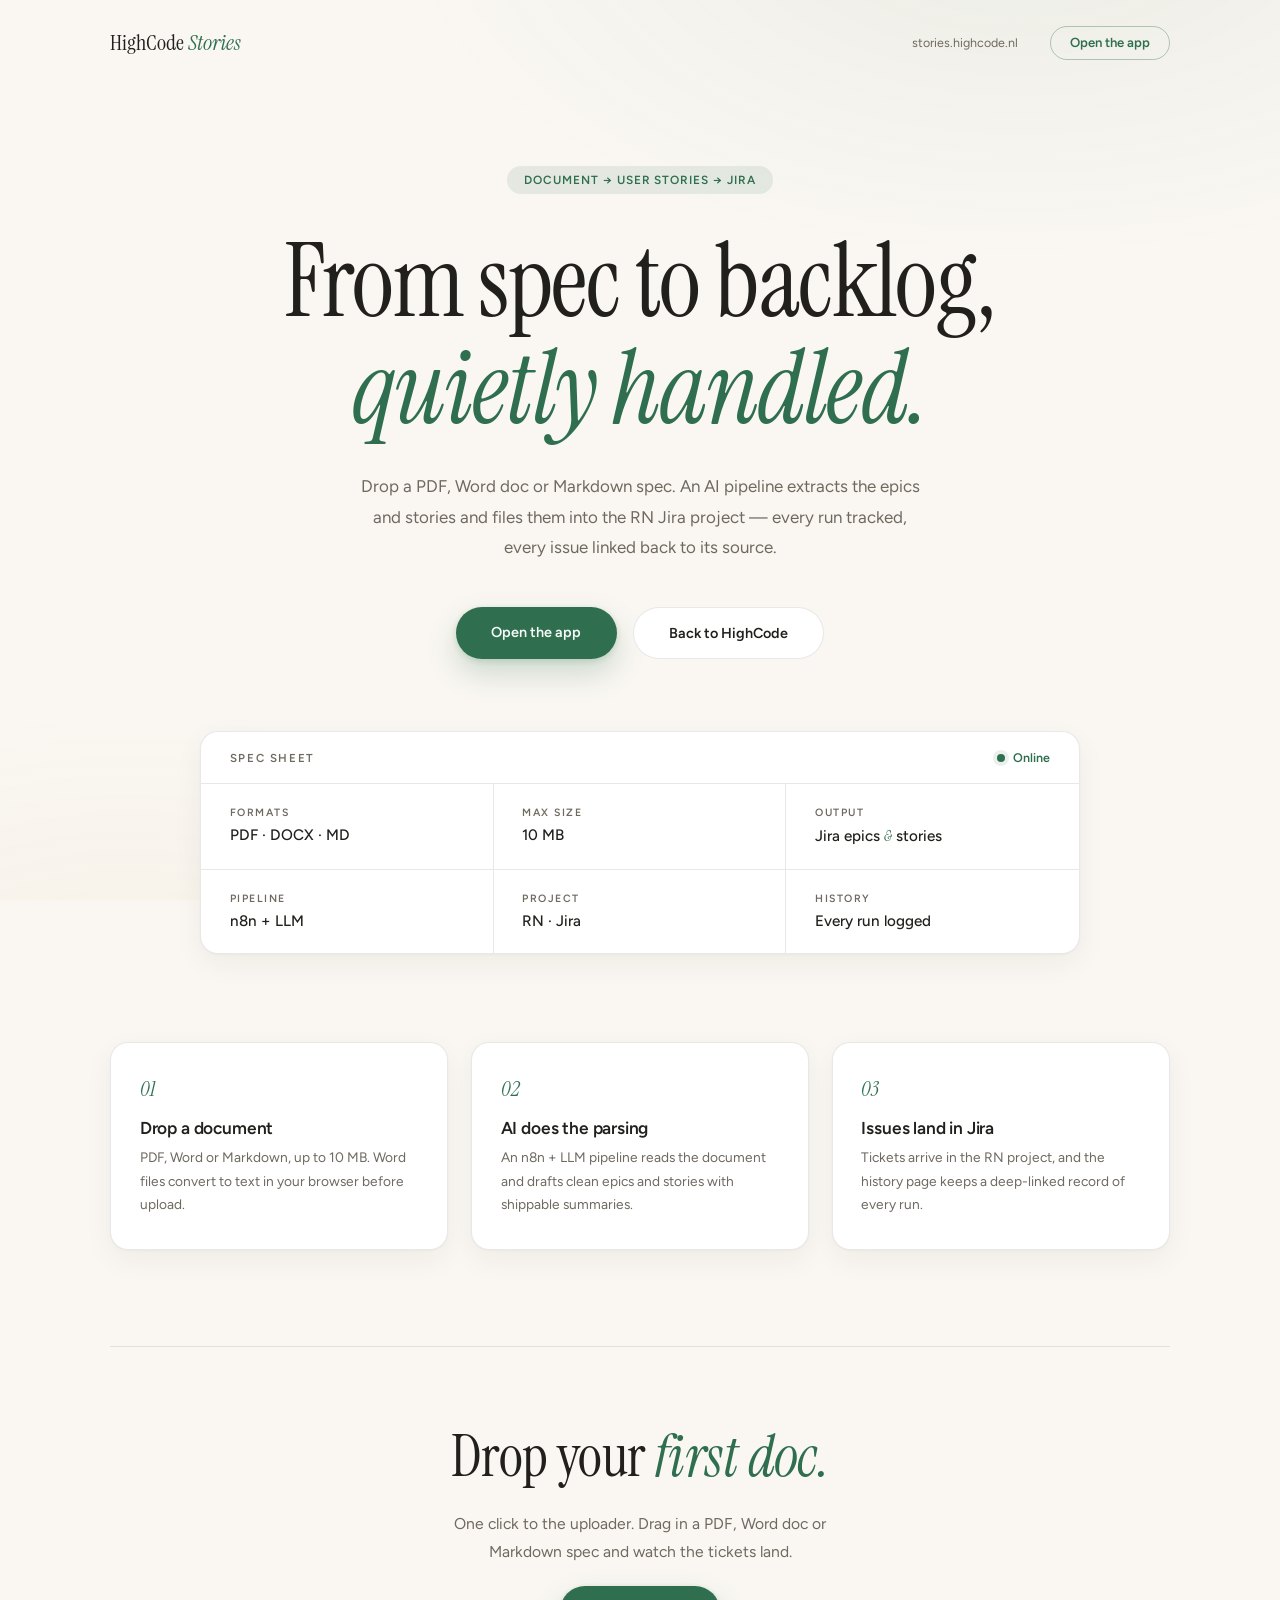
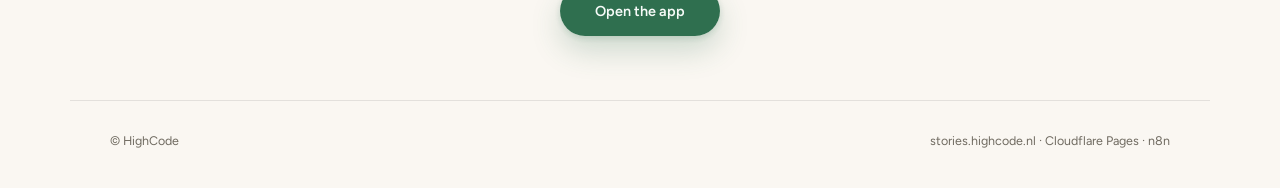
==== commit 12284fc9: "Jun 12, 2026, 10:59 AM" ====
--- a/highcode-stories/index.html
+++ b/highcode-stories/index.html
@@ -8,557 +8,419 @@
 
   <link rel="preconnect" href="https://fonts.googleapis.com" />
   <link rel="preconnect" href="https://fonts.gstatic.com" crossorigin />
-  <link href="https://fonts.googleapis.com/css2?family=Syne:wght@400;700;800&family=DM+Mono:ital,wght@0,400;0,500;1,400&display=swap" rel="stylesheet" />
+  <link href="https://fonts.googleapis.com/css2?family=Instrument+Serif:ital@0;1&family=Figtree:wght@400;500;600&display=swap" rel="stylesheet" />
 
   <style>
     *, *::before, *::after { box-sizing: border-box; margin: 0; padding: 0; }
 
     :root {
-      --bg: #0a0a0a;
-      --fg: #f0ede6;
-      --accent: #c8f542;
-      --muted: #555;
-      --line: rgba(240, 237, 230, 0.08);
-      --line-strong: rgba(240, 237, 230, 0.18);
-      --card: #111111;
+      --bg: #faf7f2;
+      --ink: #21201d;
+      --ink-soft: #6f6a60;
+      --pine: #2f6f4f;
+      --pine-deep: #275e43;
+      --pine-soft: rgba(47, 111, 79, 0.1);
+      --line: rgba(33, 32, 29, 0.1);
+      --card: #ffffff;
     }
 
     html, body {
       background: var(--bg);
-      color: var(--fg);
-      font-family: 'Syne', sans-serif;
+      color: var(--ink);
+      font-family: 'Figtree', sans-serif;
+      min-height: 100%;
       overflow-x: hidden;
-      min-height: 100%;
-    }
-
-    /* Noise overlay */
+    }
+
+    /* soft radial wash */
     body::before {
       content: '';
       position: fixed;
       inset: 0;
-      background-image: url("data:image/svg+xml,%3Csvg viewBox='0 0 256 256' xmlns='http://www.w3.org/2000/svg'%3E%3Cfilter id='noise'%3E%3CfeTurbulence type='fractalNoise' baseFrequency='0.9' numOctaves='4' stitchTiles='stitch'/%3E%3C/filter%3E%3Crect width='100%25' height='100%25' filter='url(%23noise)' opacity='0.04'/%3E%3C/svg%3E");
-      pointer-events: none;
-      z-index: 999;
-      opacity: 0.4;
-    }
-
-    /* Grid background */
-    body::after {
-      content: '';
-      position: fixed;
-      inset: 0;
-      background-image:
-        linear-gradient(rgba(200, 245, 66, 0.03) 1px, transparent 1px),
-        linear-gradient(90deg, rgba(200, 245, 66, 0.03) 1px, transparent 1px);
-      background-size: 60px 60px;
+      background:
+        radial-gradient(900px 500px at 80% -10%, rgba(47, 111, 79, 0.07), transparent 70%),
+        radial-gradient(700px 400px at 10% 110%, rgba(196, 148, 70, 0.06), transparent 70%);
       pointer-events: none;
       z-index: 0;
     }
 
-    /* Navigation */
     nav {
-      position: fixed;
-      top: 0;
-      left: 0;
-      right: 0;
-      z-index: 100;
+      position: relative;
+      z-index: 2;
+      max-width: 1140px;
+      margin: 0 auto;
       display: flex;
+      justify-content: space-between;
       align-items: center;
-      justify-content: space-between;
-      padding: 1.25rem 2.5rem;
-      border-bottom: 1px solid var(--line);
-      background: rgba(10, 10, 10, 0.85);
-      backdrop-filter: blur(12px);
-    }
-
+      padding: 1.6rem 2.5rem;
+    }
     .logo {
-      font-size: 1.05rem;
-      font-weight: 800;
-      letter-spacing: -0.02em;
+      font-family: 'Instrument Serif', serif;
+      font-size: 1.35rem;
+      color: var(--ink);
       text-decoration: none;
-      color: var(--fg);
-    }
-    .logo span { color: var(--accent); }
-
-    .nav-right {
-      display: flex;
-      align-items: center;
-      gap: 2rem;
-    }
-
-    .nav-tag {
-      font-family: 'DM Mono', monospace;
-      font-size: 0.68rem;
-      color: var(--muted);
-      letter-spacing: 0.12em;
-      text-transform: uppercase;
-    }
-
+    }
+    .logo em { color: var(--pine); }
+    .nav-right { display: flex; gap: 2rem; align-items: center; }
+    .nav-tag { font-size: 0.78rem; color: var(--ink-soft); }
     .nav-cta {
-      font-family: 'DM Mono', monospace;
-      font-size: 0.72rem;
-      letter-spacing: 0.12em;
-      text-transform: uppercase;
-      color: var(--accent);
+      font-size: 0.82rem;
+      font-weight: 600;
+      color: var(--pine);
       text-decoration: none;
-      padding: 0.5rem 1rem;
-      border: 1px solid rgba(200, 245, 66, 0.3);
-      border-radius: 2px;
-      transition: background 0.2s cubic-bezier(0.34, 1.56, 0.64, 1), border-color 0.2s ease;
-    }
-    .nav-cta:hover {
-      background: rgba(200, 245, 66, 0.08);
-      border-color: var(--accent);
-    }
-    .nav-cta:focus-visible {
-      outline: 2px solid var(--accent);
-      outline-offset: 2px;
-    }
-
-    /* Main */
+      padding: 0.55rem 1.2rem;
+      border-radius: 999px;
+      border: 1px solid rgba(47, 111, 79, 0.35);
+      transition: background 0.18s ease;
+    }
+    .nav-cta:hover { background: var(--pine-soft); }
+    .nav-cta:focus-visible { outline: 2px solid var(--pine); outline-offset: 2px; }
+
     main {
       position: relative;
       z-index: 1;
-      max-width: 1280px;
+      max-width: 1140px;
       margin: 0 auto;
-      padding: 8rem 2.5rem 6rem;
-    }
-
-    /* Hero: asymmetric two-column */
-    .hero {
-      display: grid;
-      grid-template-columns: minmax(0, 1fr) 280px;
-      gap: 4rem;
-      align-items: end;
-      padding-bottom: 5rem;
-      border-bottom: 1px solid var(--line);
-    }
-
-    .hero-main { min-width: 0; }
-
-    .eyebrow {
-      font-family: 'DM Mono', monospace;
-      font-size: 0.82rem;
-      letter-spacing: 0.22em;
+      padding: 5rem 2.5rem 5rem;
+      text-align: center;
+    }
+
+    .pill {
+      display: inline-block;
+      font-size: 0.74rem;
+      font-weight: 600;
+      letter-spacing: 0.08em;
       text-transform: uppercase;
-      color: var(--accent);
-      margin-bottom: 2.5rem;
+      color: var(--pine);
+      background: var(--pine-soft);
+      border-radius: 999px;
+      padding: 0.45rem 1.1rem;
+      margin-bottom: 2.2rem;
       opacity: 0;
       animation: fadeUp 0.7s cubic-bezier(0.16, 1, 0.3, 1) forwards 0.1s;
     }
 
-    .eyebrow::before {
-      content: '// ';
-      color: var(--muted);
-    }
-
     h1 {
-      font-size: clamp(3rem, 8.5vw, 7.5rem);
-      font-weight: 800;
-      line-height: 0.92;
-      letter-spacing: -0.045em;
-      margin-bottom: 2rem;
+      font-family: 'Instrument Serif', serif;
+      font-weight: 400;
+      font-size: clamp(3.2rem, 8vw, 6.4rem);
+      line-height: 1.04;
+      letter-spacing: -0.015em;
+      max-width: 17ch;
+      margin: 0 auto 1.8rem;
       opacity: 0;
       animation: fadeUp 0.7s cubic-bezier(0.16, 1, 0.3, 1) forwards 0.2s;
     }
-
-    h1 .arrow {
-      color: var(--accent);
-      font-style: normal;
-      display: inline-block;
-      white-space: nowrap;
-      transform: translateY(-0.05em);
-      margin-left: 0.1em;
-    }
-
-    h1 .underline {
-      position: relative;
-      display: inline-block;
-    }
-    h1 .underline::after {
-      content: '';
-      position: absolute;
-      bottom: 6px;
-      left: 0;
-      right: 0;
-      height: 4px;
-      background: var(--accent);
-      opacity: 0.35;
-    }
+    h1 em { color: var(--pine); }
 
     .lede {
-      font-family: 'DM Mono', monospace;
-      font-size: 1rem;
-      color: #999;
+      font-size: 1.06rem;
+      line-height: 1.8;
+      color: var(--ink-soft);
       max-width: 52ch;
-      line-height: 1.75;
-      margin-bottom: 3rem;
+      margin: 0 auto 2.8rem;
       opacity: 0;
-      animation: fadeUp 0.7s cubic-bezier(0.16, 1, 0.3, 1) forwards 0.35s;
-    }
-
-    .cta-group {
+      animation: fadeUp 0.7s cubic-bezier(0.16, 1, 0.3, 1) forwards 0.32s;
+    }
+
+    .cta-row {
       display: flex;
       gap: 1rem;
+      justify-content: center;
       flex-wrap: wrap;
+      margin-bottom: 4.5rem;
       opacity: 0;
-      animation: fadeUp 0.7s cubic-bezier(0.16, 1, 0.3, 1) forwards 0.5s;
-    }
-
+      animation: fadeUp 0.7s cubic-bezier(0.16, 1, 0.3, 1) forwards 0.44s;
+    }
     .btn {
+      font-size: 0.9rem;
+      font-weight: 600;
+      padding: 1rem 2.2rem;
+      border-radius: 999px;
+      text-decoration: none;
+      transition: transform 0.18s ease, box-shadow 0.18s ease;
+    }
+    .btn:hover { transform: translateY(-2px); }
+    .btn:active { transform: translateY(0); }
+    .btn:focus-visible { outline: 2px solid var(--pine); outline-offset: 3px; }
+    .btn-primary {
+      background: var(--pine);
+      color: #f6fbf8;
+      box-shadow: 0 14px 30px rgba(47, 111, 79, 0.22), 0 2px 6px rgba(47, 111, 79, 0.18);
+    }
+    .btn-primary:hover {
+      background: var(--pine-deep);
+      box-shadow: 0 18px 40px rgba(47, 111, 79, 0.3);
+    }
+    .btn-ghost {
+      color: var(--ink);
+      border: 1px solid var(--line);
+      background: var(--card);
+    }
+    .btn-ghost:hover { border-color: rgba(33, 32, 29, 0.3); }
+
+    /* Spec sheet */
+    .spec-sheet {
+      max-width: 880px;
+      margin: 0 auto 5.5rem;
+      background: var(--card);
+      border: 1px solid var(--line);
+      border-radius: 18px;
+      box-shadow: 0 10px 30px rgba(33, 32, 29, 0.05), 0 1px 3px rgba(33, 32, 29, 0.04);
+      text-align: left;
+      overflow: hidden;
+      opacity: 0;
+      animation: fadeUp 0.7s cubic-bezier(0.16, 1, 0.3, 1) forwards 0.56s;
+    }
+
+    .spec-header {
+      display: flex;
+      justify-content: space-between;
+      align-items: center;
+      padding: 1.1rem 1.8rem;
+      border-bottom: 1px solid var(--line);
+    }
+    .spec-title {
+      font-size: 0.72rem;
+      font-weight: 600;
+      letter-spacing: 0.14em;
+      text-transform: uppercase;
+      color: var(--ink-soft);
+    }
+    .spec-status {
       display: inline-flex;
       align-items: center;
-      gap: 0.65rem;
-      padding: 1rem 2rem;
-      font-family: 'Syne', sans-serif;
-      font-size: 0.9rem;
-      font-weight: 700;
-      letter-spacing: 0.02em;
-      border-radius: 3px;
-      cursor: pointer;
-      text-decoration: none;
-      border: none;
-      transition: transform 0.2s cubic-bezier(0.34, 1.56, 0.64, 1), box-shadow 0.2s ease;
-    }
-
-    .btn:hover { transform: translateY(-2px); }
-    .btn:focus-visible { outline: 2px solid var(--accent); outline-offset: 3px; }
-    .btn:active { transform: translateY(0); }
-
-    .btn-primary {
-      background: var(--accent);
-      color: #0a0a0a;
-      box-shadow: 0 8px 30px rgba(200, 245, 66, 0.18), 0 0 0 1px rgba(200, 245, 66, 0.5);
-    }
-    .btn-primary:hover {
-      box-shadow: 0 14px 40px rgba(200, 245, 66, 0.3), 0 0 0 1px rgba(200, 245, 66, 0.7);
-    }
-
-    .btn-secondary {
-      background: transparent;
-      color: var(--fg);
-      border: 1px solid var(--line-strong);
-    }
-    .btn-secondary:hover {
-      border-color: var(--fg);
-    }
-
-    /* Spec sheet sidebar */
-    .spec-sheet {
-      border: 1px solid var(--line);
-      padding: 1.5rem;
-      background: var(--card);
-      opacity: 0;
-      animation: fadeUp 0.7s cubic-bezier(0.16, 1, 0.3, 1) forwards 0.6s;
-    }
-
-    .spec-sheet-title {
-      font-family: 'DM Mono', monospace;
-      font-size: 0.65rem;
-      letter-spacing: 0.18em;
+      gap: 0.5rem;
+      font-size: 0.78rem;
+      font-weight: 600;
+      color: var(--pine);
+    }
+    .spec-status .dot {
+      width: 8px;
+      height: 8px;
+      border-radius: 50%;
+      background: var(--pine);
+      box-shadow: 0 0 0 4px var(--pine-soft);
+    }
+
+    .spec-grid {
+      display: grid;
+      grid-template-columns: repeat(3, 1fr);
+    }
+    .spec-cell {
+      padding: 1.4rem 1.8rem;
+      border-right: 1px solid var(--line);
+      border-bottom: 1px solid var(--line);
+    }
+    .spec-cell:nth-child(3n) { border-right: none; }
+    .spec-cell:nth-child(n+4) { border-bottom: none; }
+
+    .spec-key {
+      font-size: 0.66rem;
+      font-weight: 600;
+      letter-spacing: 0.14em;
       text-transform: uppercase;
-      color: var(--muted);
-      padding-bottom: 1rem;
-      border-bottom: 1px solid var(--line);
-      margin-bottom: 1rem;
-    }
-
-    .spec-row {
-      display: flex;
-      justify-content: space-between;
-      align-items: baseline;
-      padding: 0.6rem 0;
-      font-family: 'DM Mono', monospace;
-      font-size: 0.78rem;
-      border-bottom: 1px solid var(--line);
-    }
-    .spec-row:last-child { border-bottom: none; }
-
-    .spec-key { color: var(--muted); letter-spacing: 0.08em; text-transform: uppercase; font-size: 0.65rem; }
-    .spec-val { color: var(--fg); }
-    .spec-val.accent { color: var(--accent); }
-
-    /* Section: How it works */
-    .section {
-      padding: 5rem 0;
-      border-bottom: 1px solid var(--line);
-    }
-
-    .section-header {
-      display: flex;
-      align-items: baseline;
-      gap: 1.5rem;
-      margin-bottom: 3rem;
-    }
-
-    .section-number {
-      font-family: 'DM Mono', monospace;
-      font-size: 0.72rem;
-      letter-spacing: 0.2em;
-      color: var(--accent);
-    }
-
-    .section-title {
-      font-size: clamp(1.8rem, 3vw, 2.5rem);
-      font-weight: 800;
-      letter-spacing: -0.03em;
-      line-height: 1;
-    }
-
+      color: var(--ink-soft);
+      margin-bottom: 0.45rem;
+    }
+    .spec-val {
+      font-size: 0.95rem;
+      font-weight: 500;
+      color: var(--ink);
+    }
+    .spec-val em {
+      font-family: 'Instrument Serif', serif;
+      font-style: italic;
+      color: var(--pine);
+    }
+
+    /* Steps */
     .steps {
       display: grid;
       grid-template-columns: repeat(3, 1fr);
-      gap: 1px;
+      gap: 1.4rem;
+      text-align: left;
+      margin-bottom: 6rem;
+    }
+    .card {
+      background: var(--card);
       border: 1px solid var(--line);
-      background: var(--line);
-    }
-
-    .step {
-      background: var(--bg);
-      padding: 2.5rem 2rem;
-      position: relative;
-      transition: background 0.3s ease;
-    }
-    .step:hover { background: rgba(200, 245, 66, 0.02); }
-
-    .step-num {
-      font-family: 'DM Mono', monospace;
-      font-size: 0.65rem;
-      letter-spacing: 0.18em;
-      color: var(--muted);
-      margin-bottom: 1.5rem;
-    }
-    .step-num strong {
-      color: var(--accent);
-      font-weight: 500;
-    }
-
-    .step-title {
-      font-size: 1.4rem;
-      font-weight: 700;
-      letter-spacing: -0.02em;
-      margin-bottom: 0.75rem;
-    }
-
-    .step-desc {
-      font-family: 'DM Mono', monospace;
-      font-size: 0.78rem;
-      color: #888;
-      line-height: 1.7;
-    }
-
-    /* Section: Final CTA */
+      border-radius: 18px;
+      padding: 2rem 1.8rem;
+      box-shadow: 0 10px 30px rgba(33, 32, 29, 0.05), 0 1px 3px rgba(33, 32, 29, 0.04);
+      transition: transform 0.2s ease, box-shadow 0.2s ease;
+    }
+    .card:hover {
+      transform: translateY(-4px);
+      box-shadow: 0 18px 40px rgba(33, 32, 29, 0.08), 0 2px 5px rgba(33, 32, 29, 0.05);
+    }
+    .card .num {
+      font-family: 'Instrument Serif', serif;
+      font-style: italic;
+      font-size: 1.3rem;
+      color: var(--pine);
+      margin-bottom: 1rem;
+    }
+    .card h3 {
+      font-size: 1.08rem;
+      font-weight: 600;
+      margin-bottom: 0.55rem;
+      letter-spacing: -0.01em;
+    }
+    .card p { font-size: 0.86rem; line-height: 1.7; color: var(--ink-soft); }
+
+    /* Final CTA */
     .final {
-      padding: 6rem 0 4rem;
-      text-align: center;
-    }
-
-    .final-eyebrow {
-      font-family: 'DM Mono', monospace;
-      font-size: 0.72rem;
-      letter-spacing: 0.22em;
-      text-transform: uppercase;
-      color: var(--muted);
-      margin-bottom: 1.5rem;
-    }
-    .final-eyebrow::before { content: '// '; }
-
+      padding-top: 4.5rem;
+      border-top: 1px solid var(--line);
+    }
     .final h2 {
-      font-size: clamp(2.2rem, 5vw, 3.8rem);
-      font-weight: 800;
-      letter-spacing: -0.035em;
-      line-height: 1;
-      margin-bottom: 1.5rem;
-      max-width: 22ch;
-      margin-left: auto;
-      margin-right: auto;
-    }
-
+      font-family: 'Instrument Serif', serif;
+      font-weight: 400;
+      font-size: clamp(2.2rem, 5vw, 3.6rem);
+      letter-spacing: -0.01em;
+      margin-bottom: 1rem;
+    }
+    .final h2 em { color: var(--pine); }
     .final p {
-      font-family: 'DM Mono', monospace;
-      font-size: 0.9rem;
-      color: #888;
-      line-height: 1.7;
-      margin-bottom: 2.5rem;
+      color: var(--ink-soft);
       max-width: 44ch;
-      margin-left: auto;
-      margin-right: auto;
-    }
-
-    /* Footer */
+      margin: 0 auto 2.2rem;
+      line-height: 1.8;
+      font-size: 0.98rem;
+    }
+
     footer {
       position: relative;
       z-index: 1;
-      max-width: 1280px;
+      max-width: 1140px;
       margin: 0 auto;
-      padding: 2rem 2.5rem 3rem;
+      padding: 2rem 2.5rem 2.5rem;
       border-top: 1px solid var(--line);
       display: flex;
       justify-content: space-between;
-      align-items: center;
-      font-family: 'DM Mono', monospace;
-      font-size: 0.68rem;
-      letter-spacing: 0.1em;
-      color: var(--muted);
-      text-transform: uppercase;
-    }
-
-    footer a {
-      color: var(--muted);
-      text-decoration: none;
-      transition: color 0.15s ease;
-    }
-    footer a:hover { color: var(--accent); }
-    footer a:focus-visible { outline: 1px solid var(--accent); outline-offset: 2px; }
+      font-size: 0.78rem;
+      color: var(--ink-soft);
+    }
+    footer a { color: var(--ink-soft); text-decoration: none; }
+    footer a:hover { color: var(--pine); }
+    footer a:focus-visible { outline: 1px solid var(--pine); outline-offset: 2px; }
 
     @keyframes fadeUp {
-      from { opacity: 0; transform: translateY(24px); }
+      from { opacity: 0; transform: translateY(22px); }
       to   { opacity: 1; transform: translateY(0); }
     }
 
-    /* Responsive */
-    @media (max-width: 900px) {
-      nav { padding: 1rem 1.5rem; }
+    @media (max-width: 860px) {
+      nav { padding: 1.25rem 1.5rem; }
       .nav-tag { display: none; }
-      main { padding: 6rem 1.5rem 4rem; }
-      .hero {
-        grid-template-columns: 1fr;
-        gap: 2.5rem;
-        padding-bottom: 3rem;
-      }
-      .spec-sheet { max-width: 360px; }
+      main { padding: 3.5rem 1.5rem 4rem; }
       .steps { grid-template-columns: 1fr; }
-      footer {
-        padding: 1.5rem;
-        flex-direction: column;
-        gap: 1rem;
-        text-align: center;
-      }
+      .spec-grid { grid-template-columns: 1fr 1fr; }
+      .spec-cell { border-right: none; }
+      .spec-cell:nth-child(odd) { border-right: 1px solid var(--line); }
+      .spec-cell:nth-child(n+4) { border-bottom: 1px solid var(--line); }
+      .spec-cell:nth-child(n+5) { border-bottom: none; }
+      footer { flex-direction: column; gap: 0.5rem; text-align: center; padding: 1.5rem; }
     }
   </style>
 </head>
 <body>
 
   <nav>
-    <a href="https://highcode.nl" class="logo">High<span>Code</span></a>
+    <a href="https://highcode.nl" class="logo">HighCode <em>Stories</em></a>
     <div class="nav-right">
-      <div class="nav-tag">stories.highcode.nl</div>
-      <a href="/app" class="nav-cta">Open app →</a>
+      <span class="nav-tag">stories.highcode.nl</span>
+      <a href="/app" class="nav-cta">Open the app</a>
     </div>
   </nav>
 
   <main>
 
     <!-- HERO -->
-    <section class="hero">
-      <div class="hero-main">
-        <div class="eyebrow">Document → User stories → Jira</div>
-        <h1>
-          Stop writing<br />
-          <span class="underline">tickets</span>.<br />
-          Start shipping.<span class="arrow" aria-hidden="true"> →</span>
-        </h1>
-        <p class="lede">
-          Drop a PDF, Word doc or Markdown spec. An AI pipeline extracts
-          epics and stories and pushes them straight into the RN Jira
-          project.
-        </p>
-        <div class="cta-group">
-          <a href="/app" class="btn btn-primary">
-            Open the app <span aria-hidden="true">→</span>
-          </a>
-          <a href="https://highcode.nl" class="btn btn-secondary">
-            ← Back to HighCode
-          </a>
-        </div>
+    <span class="pill">Document → user stories → Jira</span>
+
+    <h1>From spec to backlog, <em>quietly handled.</em></h1>
+
+    <p class="lede">
+      Drop a PDF, Word doc or Markdown spec. An AI pipeline extracts the
+      epics and stories and files them into the RN Jira project — every run
+      tracked, every issue linked back to its source.
+    </p>
+
+    <div class="cta-row">
+      <a href="/app" class="btn btn-primary">Open the app</a>
+      <a href="https://highcode.nl" class="btn btn-ghost">Back to HighCode</a>
+    </div>
+
+    <!-- SPEC SHEET -->
+    <section class="spec-sheet" aria-label="Specifications">
+      <div class="spec-header">
+        <span class="spec-title">Spec sheet</span>
+        <span class="spec-status"><span class="dot" aria-hidden="true"></span> Online</span>
       </div>
-
-      <aside class="spec-sheet" aria-label="Specifications">
-        <div class="spec-sheet-title">// Spec sheet</div>
-        <div class="spec-row">
-          <span class="spec-key">Formats</span>
-          <span class="spec-val">PDF · DOCX · MD</span>
-        </div>
-        <div class="spec-row">
-          <span class="spec-key">Max size</span>
-          <span class="spec-val">10 MB</span>
-        </div>
-        <div class="spec-row">
-          <span class="spec-key">Output</span>
-          <span class="spec-val">Jira epics + stories</span>
-        </div>
-        <div class="spec-row">
-          <span class="spec-key">Pipeline</span>
-          <span class="spec-val">n8n + LLM</span>
-        </div>
-        <div class="spec-row">
-          <span class="spec-key">Project</span>
-          <span class="spec-val">RN · Jira</span>
-        </div>
-        <div class="spec-row">
-          <span class="spec-key">Status</span>
-          <span class="spec-val accent">● Online</span>
-        </div>
-      </aside>
-    </section>
-
-    <!-- HOW IT WORKS -->
-    <section class="section">
-      <div class="section-header">
-        <span class="section-number">01 / FLOW</span>
-        <h2 class="section-title">Three steps to a populated backlog.</h2>
-      </div>
-
-      <div class="steps">
-        <article class="step">
-          <div class="step-num"><strong>STEP_01</strong> / UPLOAD</div>
-          <h3 class="step-title">Drop a document.</h3>
-          <p class="step-desc">
-            PDF, Word or Markdown. Drag onto the dropzone or browse.
-            DOCX is converted to text in your browser before it leaves.
-          </p>
-        </article>
-
-        <article class="step">
-          <div class="step-num"><strong>STEP_02</strong> / EXTRACT</div>
-          <h3 class="step-title">AI does the parsing.</h3>
-          <p class="step-desc">
-            An n8n + LLM pipeline reads the doc, identifies epics
-            and stories, and writes summaries you would not be
-            ashamed to ship.
-          </p>
-        </article>
-
-        <article class="step">
-          <div class="step-num"><strong>STEP_03</strong> / SHIP</div>
-          <h3 class="step-title">Issues hit Jira.</h3>
-          <p class="step-desc">
-            Tickets land in the RN project, linked back to source.
-            History page tracks every run, with deep links to each
-            issue created.
-          </p>
-        </article>
+      <div class="spec-grid">
+        <div class="spec-cell">
+          <div class="spec-key">Formats</div>
+          <div class="spec-val">PDF · DOCX · MD</div>
+        </div>
+        <div class="spec-cell">
+          <div class="spec-key">Max size</div>
+          <div class="spec-val">10 MB</div>
+        </div>
+        <div class="spec-cell">
+          <div class="spec-key">Output</div>
+          <div class="spec-val">Jira epics <em>&amp;</em> stories</div>
+        </div>
+        <div class="spec-cell">
+          <div class="spec-key">Pipeline</div>
+          <div class="spec-val">n8n + LLM</div>
+        </div>
+        <div class="spec-cell">
+          <div class="spec-key">Project</div>
+          <div class="spec-val">RN · Jira</div>
+        </div>
+        <div class="spec-cell">
+          <div class="spec-key">History</div>
+          <div class="spec-val">Every run logged</div>
+        </div>
       </div>
     </section>
 
+    <!-- HOW IT WORKS -->
+    <section class="steps" aria-label="How it works">
+      <article class="card">
+        <div class="num">01</div>
+        <h3>Drop a document</h3>
+        <p>PDF, Word or Markdown, up to 10 MB. Word files convert to text in your browser before upload.</p>
+      </article>
+      <article class="card">
+        <div class="num">02</div>
+        <h3>AI does the parsing</h3>
+        <p>An n8n + LLM pipeline reads the document and drafts clean epics and stories with shippable summaries.</p>
+      </article>
+      <article class="card">
+        <div class="num">03</div>
+        <h3>Issues land in Jira</h3>
+        <p>Tickets arrive in the RN project, and the history page keeps a deep-linked record of every run.</p>
+      </article>
+    </section>
+
     <!-- FINAL CTA -->
     <section class="final">
-      <div class="final-eyebrow">Ready when you are</div>
-      <h2>Drop your first doc.</h2>
+      <h2>Drop your <em>first doc.</em></h2>
       <p>
-        One click to the uploader. Drag in a PDF, Word doc or
-        Markdown spec and watch the tickets land.
+        One click to the uploader. Drag in a PDF, Word doc or Markdown spec
+        and watch the tickets land.
       </p>
-      <a href="/app" class="btn btn-primary">
-        Open the app <span aria-hidden="true">→</span>
-      </a>
+      <a href="/app" class="btn btn-primary">Open the app</a>
     </section>
 
   </main>
 
   <footer>
     <div>© <a href="https://highcode.nl">HighCode</a></div>
-    <div>v0.1 · Cloudflare Pages · n8n</div>
+    <div>stories.highcode.nl · Cloudflare Pages · n8n</div>
   </footer>
 
 </body>
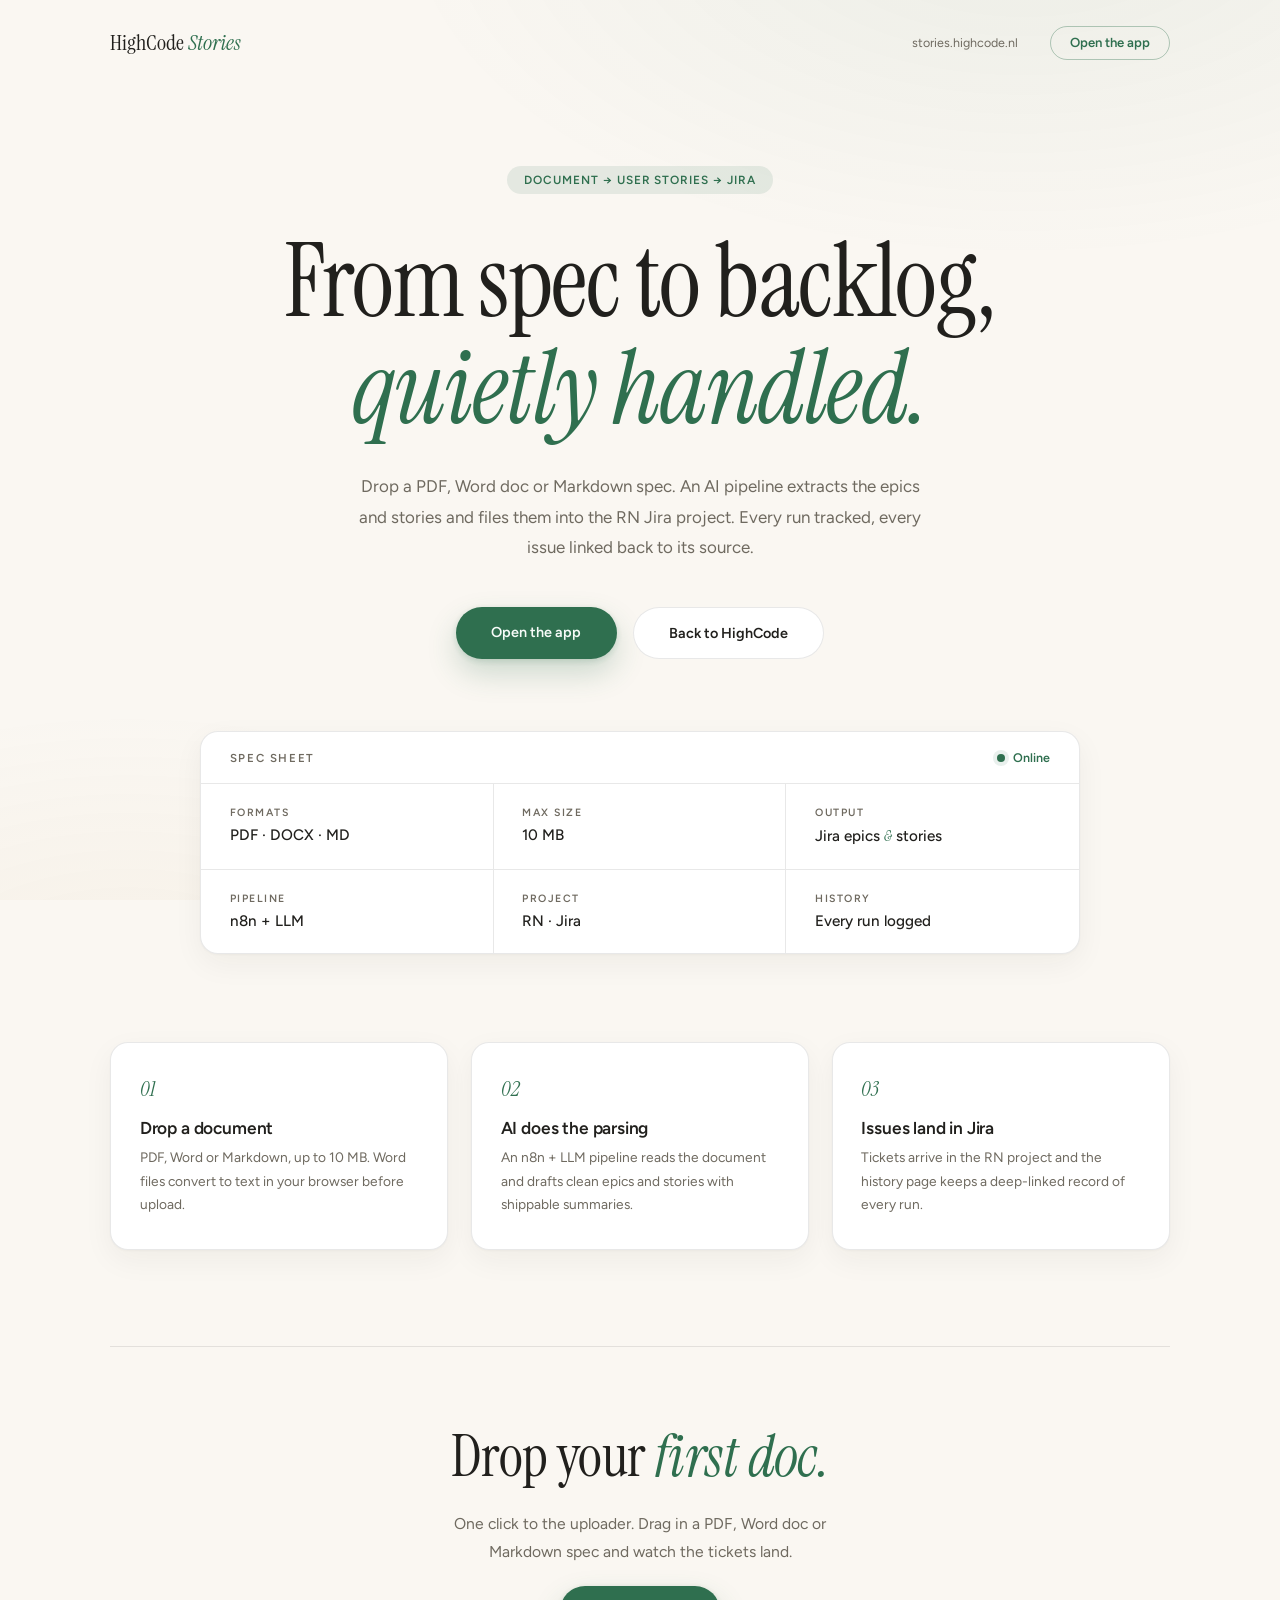
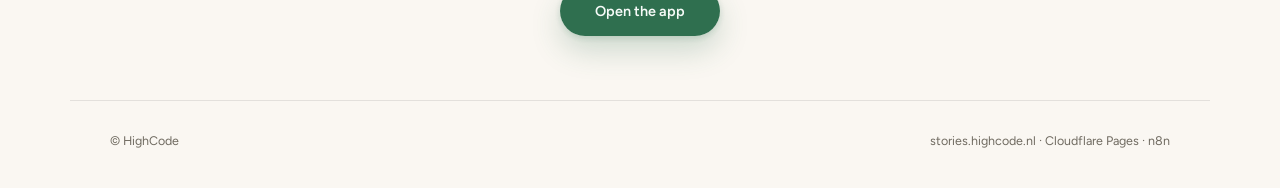
==== commit 1a773a0b: "Jun 12, 2026, 12:53 PM" ====
--- a/highcode-stories/index.html
+++ b/highcode-stories/index.html
@@ -3,7 +3,7 @@
 <head>
   <meta charset="UTF-8" />
   <meta name="viewport" content="width=device-width, initial-scale=1.0" />
-  <meta name="description" content="Stories — turn documents into Jira user stories. A HighCode tool." />
+  <meta name="description" content="Stories turns documents into Jira user stories. A HighCode tool." />
   <title>Stories · HighCode</title>
 
   <link rel="preconnect" href="https://fonts.googleapis.com" />
@@ -344,7 +344,7 @@
 
     <p class="lede">
       Drop a PDF, Word doc or Markdown spec. An AI pipeline extracts the
-      epics and stories and files them into the RN Jira project — every run
+      epics and stories and files them into the RN Jira project. Every run
       tracked, every issue linked back to its source.
     </p>
 
@@ -402,7 +402,7 @@
       <article class="card">
         <div class="num">03</div>
         <h3>Issues land in Jira</h3>
-        <p>Tickets arrive in the RN project, and the history page keeps a deep-linked record of every run.</p>
+        <p>Tickets arrive in the RN project and the history page keeps a deep-linked record of every run.</p>
       </article>
     </section>
 
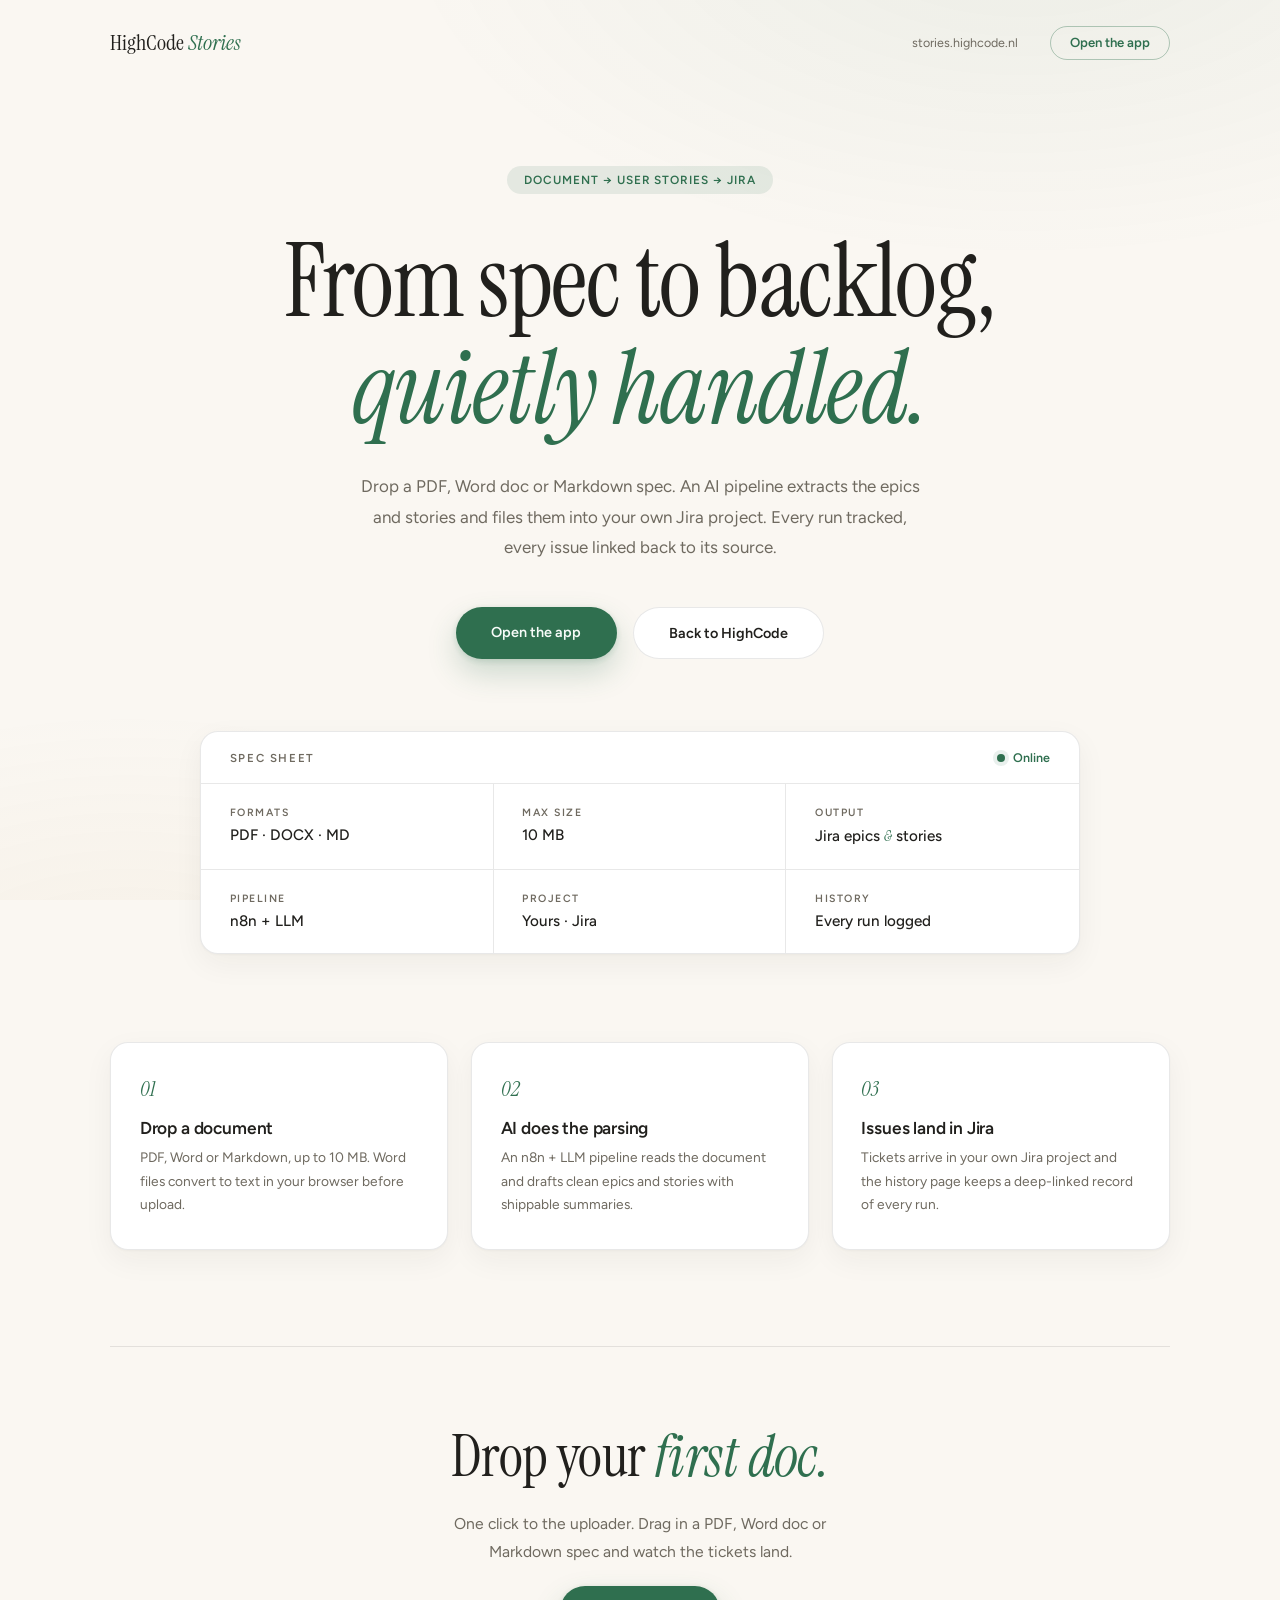
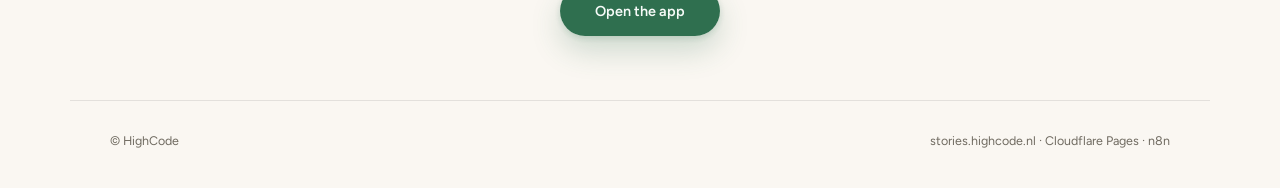
==== commit 887c0b5d: "Jun 12, 2026, 1:00 PM" ====
--- a/highcode-stories/index.html
+++ b/highcode-stories/index.html
@@ -344,7 +344,7 @@
 
     <p class="lede">
       Drop a PDF, Word doc or Markdown spec. An AI pipeline extracts the
-      epics and stories and files them into the RN Jira project. Every run
+      epics and stories and files them into your own Jira project. Every run
       tracked, every issue linked back to its source.
     </p>
 
@@ -378,7 +378,7 @@
         </div>
         <div class="spec-cell">
           <div class="spec-key">Project</div>
-          <div class="spec-val">RN · Jira</div>
+          <div class="spec-val">Yours · Jira</div>
         </div>
         <div class="spec-cell">
           <div class="spec-key">History</div>
@@ -402,7 +402,7 @@
       <article class="card">
         <div class="num">03</div>
         <h3>Issues land in Jira</h3>
-        <p>Tickets arrive in the RN project and the history page keeps a deep-linked record of every run.</p>
+        <p>Tickets arrive in your own Jira project and the history page keeps a deep-linked record of every run.</p>
       </article>
     </section>
 
